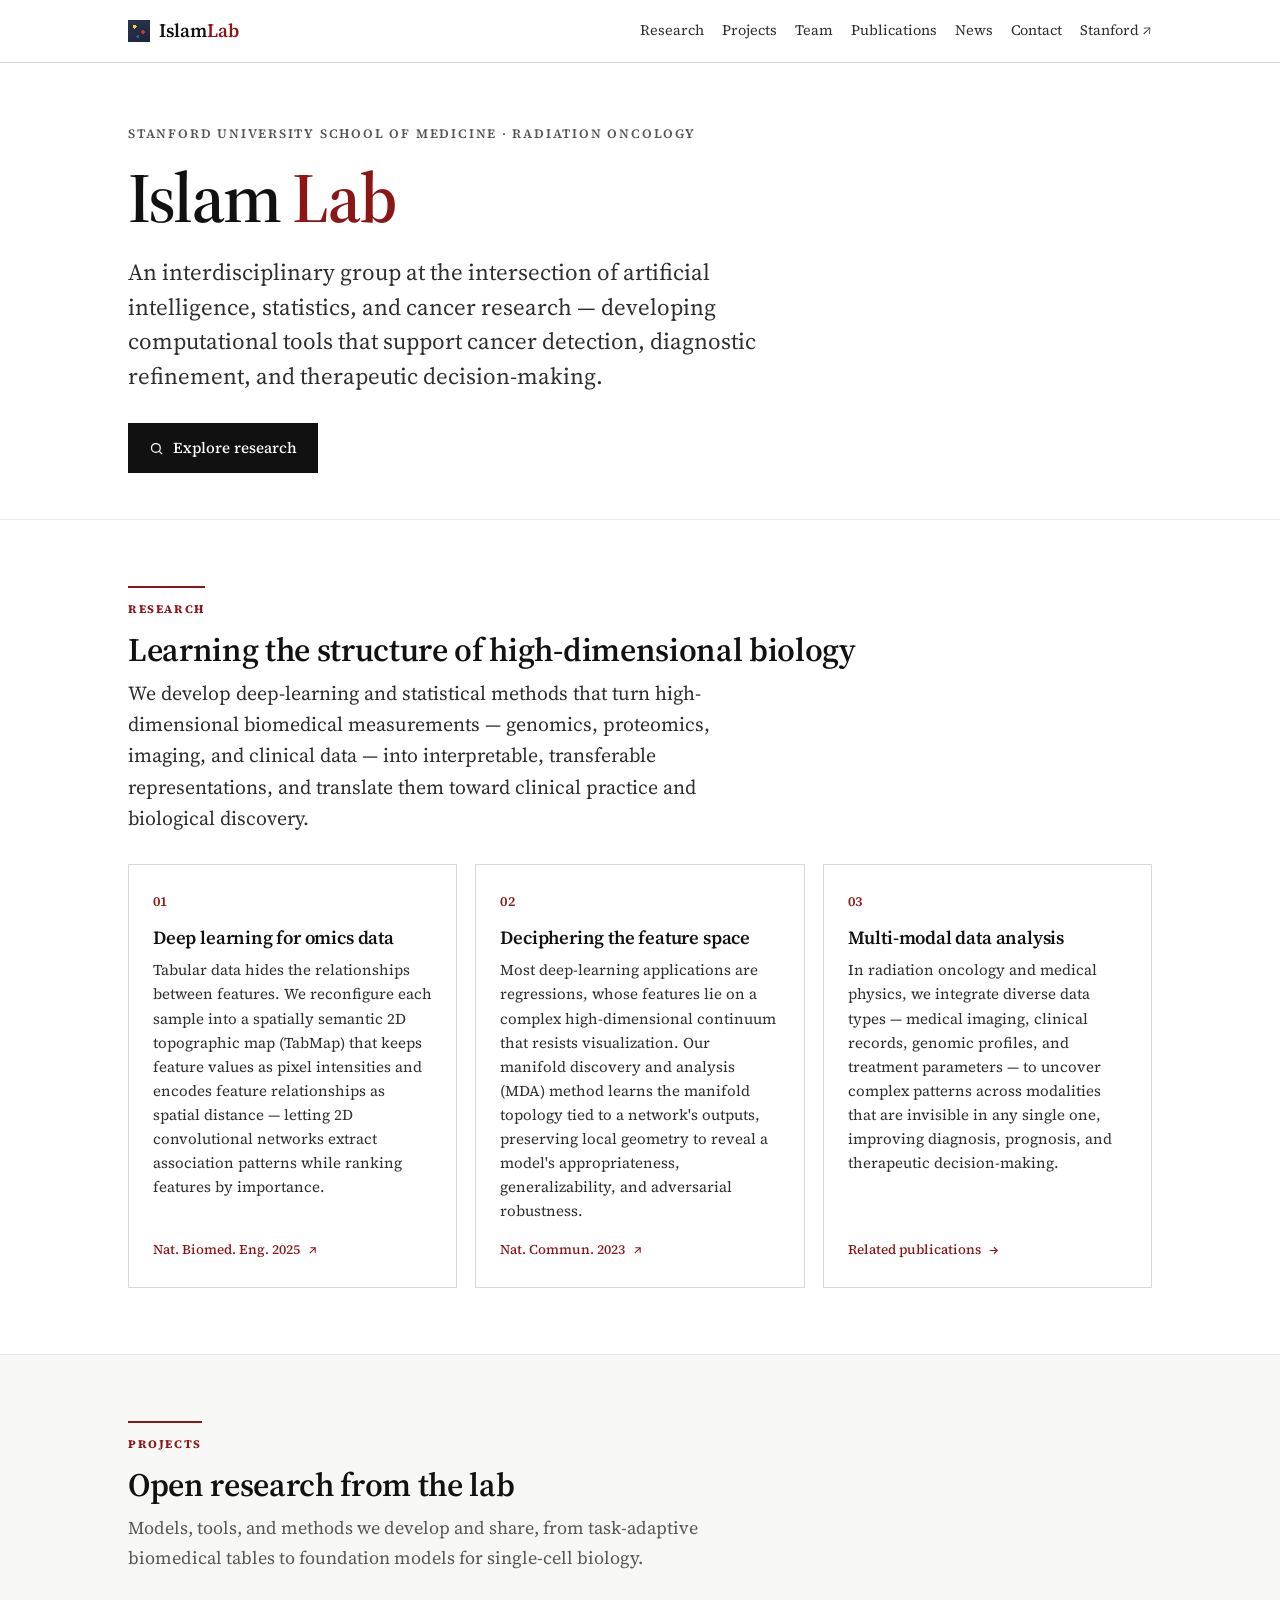
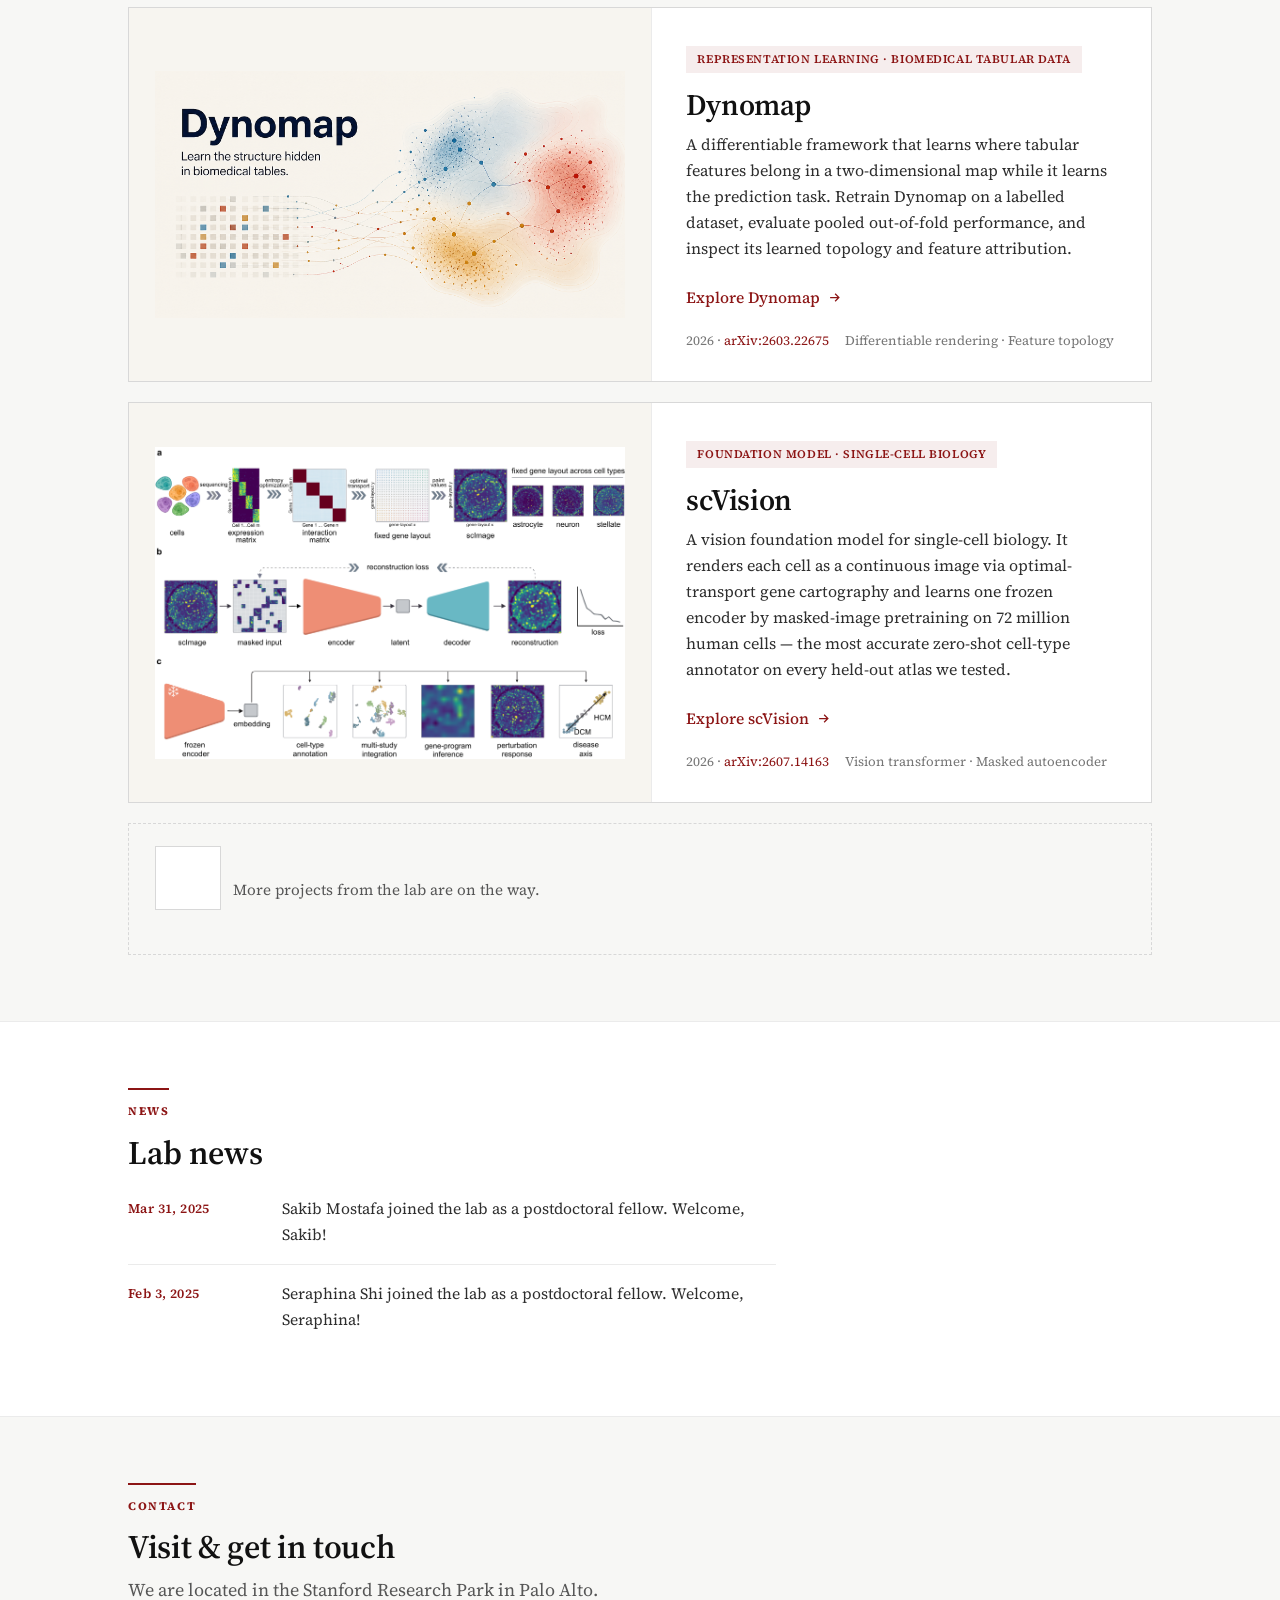
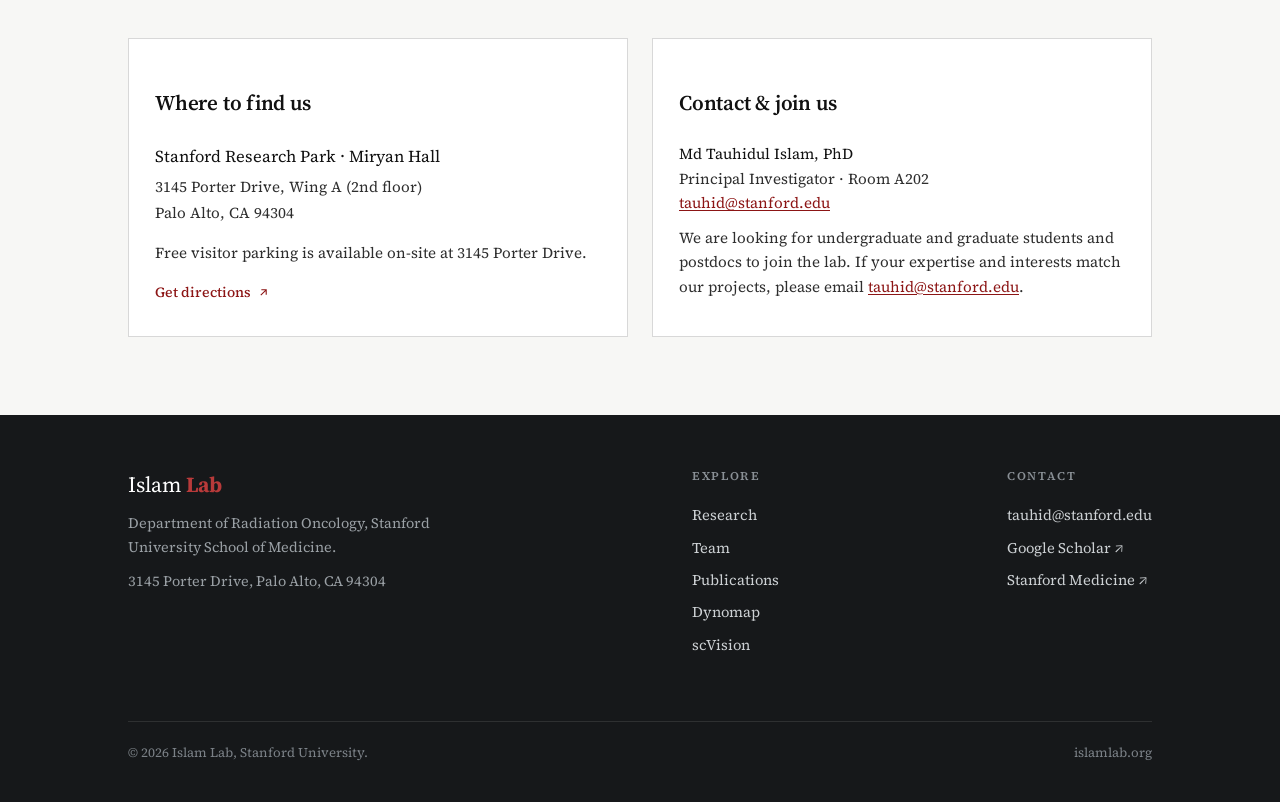
==== index.html @ 873bcbe4 "Polish Dynomap page and lab homepage" ====
<!doctype html>
<html lang="en">
<head>
<meta charset="utf-8">
<meta name="viewport" content="width=device-width, initial-scale=1">
<title>Islam Lab · Stanford University School of Medicine</title>
<meta name="description" content="The Islam Lab at Stanford University School of Medicine works at the intersection of artificial intelligence, statistics, and cancer research — building computational tools for cancer detection, diagnosis, and treatment. Explore open projects including Dynomap and scVision.">
<meta property="og:type" content="website">
<meta property="og:title" content="Islam Lab · Stanford University School of Medicine">
<meta property="og:description" content="AI, statistics, and cancer research at Stanford. Explore open research projects including Dynomap and scVision.">
<meta property="og:image" content="https://islamlab.org/assets/lab-card.png">
<meta property="og:image:width" content="1200">
<meta property="og:image:height" content="630">
<meta name="twitter:image" content="https://islamlab.org/assets/lab-card.png">
<meta property="og:url" content="https://islamlab.org">
<meta name="twitter:card" content="summary_large_image">
<link rel="canonical" href="https://islamlab.org/">
<link rel="icon" href="data:image/svg+xml,<svg xmlns='http://www.w3.org/2000/svg' viewBox='0 0 32 32'><rect width='32' height='32' rx='8' fill='%231c2436'/><circle cx='10' cy='11' r='2.4' fill='%23f2c94c'/><circle cx='21' cy='14' r='2.4' fill='%23e07a5f'/><circle cx='14' cy='21.5' r='2' fill='%234f7290'/><circle cx='23' cy='23' r='1.8' fill='%237f9d6a'/></svg>">
<link rel="preconnect" href="https://fonts.googleapis.com">
<link rel="preconnect" href="https://fonts.gstatic.com" crossorigin>
<link href="https://fonts.googleapis.com/css2?family=Source+Serif+4:opsz,wght@8..60,400;8..60,600;8..60,700&family=Source+Sans+3:wght@400;600;700&display=swap" rel="stylesheet">
<link rel="stylesheet" href="lab.css">
</head>
<body>

<nav class="nav">
  <div class="wrap">
    <a class="brand" href="/"><span class="glyph"></span>Islam<b>Lab</b></a>
    <div class="nav-links">
      <a href="#research">Research</a>
      <a href="#projects">Projects</a>
      <a href="/team/">Team</a>
      <a href="/publications/">Publications</a>
      <a href="#news">News</a>
      <a href="#contact">Contact</a>
      <a class="ext" href="https://med.stanford.edu/islam-lab.html" target="_blank" rel="noopener">Stanford&nbsp;&#8599;</a>
    </div>
  </div>
</nav>

<header class="hero">
  <div class="wrap">
    <div class="kicker">Stanford University School of Medicine &middot; Radiation Oncology</div>
    <h1>Islam <b>Lab</b></h1>
    <p class="tagline">An interdisciplinary group at the intersection of artificial intelligence, statistics, and cancer research &mdash; developing computational tools that support cancer detection, diagnostic refinement, and therapeutic decision-making.</p>
    <div class="btns">
      <a class="btn primary" href="#research">
        <svg viewBox="0 0 24 24" fill="none" stroke="currentColor" stroke-width="2"><circle cx="11" cy="11" r="7"/><path d="M21 21l-4.3-4.3"/></svg>
        Explore research
      </a>
    </div>
  </div>
</header>

<section id="research">
  <div class="wrap">
    <div class="eyebrow">Research</div>
    <h2>Learning the structure of high-dimensional biology</h2>
    <p class="lead">We develop deep-learning and statistical methods that turn high-dimensional biomedical measurements &mdash; genomics, proteomics, imaging, and clinical data &mdash; into interpretable, transferable representations, and translate them toward clinical practice and biological discovery.</p>
    <div class="cards three">
      <div class="rcard">
        <div class="ix">01</div>
        <h3>Deep learning for omics data</h3>
        <p>Tabular data hides the relationships between features. We reconfigure each sample into a spatially semantic 2D topographic map (TabMap) that keeps feature values as pixel intensities and encodes feature relationships as spatial distance &mdash; letting 2D convolutional networks extract association patterns while ranking features by importance.</p>
        <a class="rlink" href="https://doi.org/10.1038/s41551-024-01268-6" target="_blank" rel="noopener">Nat. Biomed. Eng. 2025 <svg viewBox="0 0 24 24" fill="none" stroke="currentColor" stroke-width="2"><path d="M7 17L17 7M8 7h9v9"/></svg></a>
      </div>
      <div class="rcard">
        <div class="ix">02</div>
        <h3>Deciphering the feature space</h3>
        <p>Most deep-learning applications are regressions, whose features lie on a complex high-dimensional continuum that resists visualization. Our manifold discovery and analysis (MDA) method learns the manifold topology tied to a network's outputs, preserving local geometry to reveal a model's appropriateness, generalizability, and adversarial robustness.</p>
        <a class="rlink" href="https://doi.org/10.1038/s41467-023-43958-w" target="_blank" rel="noopener">Nat. Commun. 2023 <svg viewBox="0 0 24 24" fill="none" stroke="currentColor" stroke-width="2"><path d="M7 17L17 7M8 7h9v9"/></svg></a>
      </div>
      <div class="rcard">
        <div class="ix">03</div>
        <h3>Multi-modal data analysis</h3>
        <p>In radiation oncology and medical physics, we integrate diverse data types &mdash; medical imaging, clinical records, genomic profiles, and treatment parameters &mdash; to uncover complex patterns across modalities that are invisible in any single one, improving diagnosis, prognosis, and therapeutic decision-making.</p>
        <a class="rlink" href="/publications/">Related publications <svg viewBox="0 0 24 24" fill="none" stroke="currentColor" stroke-width="2"><path d="M5 12h14M13 6l6 6-6 6"/></svg></a>
      </div>
    </div>
  </div>
</section>

<section id="projects" class="alt">
  <div class="wrap">
    <div class="eyebrow">Projects</div>
    <h2>Open research from the lab</h2>
    <p class="sub">Models, tools, and methods we develop and share, from task-adaptive biomedical tables to foundation models for single-cell biology.</p>

    <article class="project">
      <div class="thumb"><a href="/dynomap/"><img src="dynomap/assets/og.png" alt="Dynomap cover: biomedical tables flowing into a learned spatial feature map."></a></div>
      <div class="body">
        <span class="ptag">Representation learning &middot; Biomedical tabular data</span>
        <h3>Dynomap</h3>
        <p>A differentiable framework that learns where tabular features belong in a two-dimensional map while it learns the prediction task. Retrain Dynomap on a labelled dataset, evaluate pooled out-of-fold performance, and inspect its learned topology and feature attribution.</p>
        <a class="plink" href="/dynomap/">Explore Dynomap <svg width="15" height="15" viewBox="0 0 24 24" fill="none" stroke="currentColor" stroke-width="2"><path d="M5 12h14M13 6l6 6-6 6"/></svg></a>
        <div class="meta"><span>2026 &middot; <a href="https://arxiv.org/abs/2603.22675" target="_blank" rel="noopener">arXiv:2603.22675</a></span><span>Differentiable rendering &middot; Feature topology</span></div>
      </div>
    </article>

    <article class="project">
      <div class="thumb"><a href="/scvision/"><img src="scvision/assets/fig1.png" alt="scVision overview: cells rendered as continuous images, a masked-autoencoder vision transformer, and the downstream tasks its frozen encoder supports."></a></div>
      <div class="body">
        <span class="ptag">Foundation model &middot; Single-cell biology</span>
        <h3>scVision</h3>
        <p>A vision foundation model for single-cell biology. It renders each cell as a continuous image via optimal-transport gene cartography and learns one frozen encoder by masked-image pretraining on 72 million human cells &mdash; the most accurate zero-shot cell-type annotator on every held-out atlas we tested.</p>
        <a class="plink" href="/scvision/">Explore scVision <svg width="15" height="15" viewBox="0 0 24 24" fill="none" stroke="currentColor" stroke-width="2"><path d="M5 12h14M13 6l6 6-6 6"/></svg></a>
        <div class="meta"><span>2026 &middot; <a href="https://arxiv.org/abs/2607.14163" target="_blank" rel="noopener">arXiv:2607.14163</a></span><span>Vision transformer &middot; Masked autoencoder</span></div>
      </div>
    </article>

    <div class="soon"><span class="dot"></span>More projects from the lab are on the way.</div>
  </div>
</section>

<section id="news">
  <div class="wrap">
    <div class="eyebrow">News</div>
    <h2>Lab news</h2>
    <div class="news">
      <div class="newsitem">
        <div class="date">Mar 31, 2025</div>
        <p class="what">Sakib Mostafa joined the lab as a postdoctoral fellow. Welcome, Sakib!</p>
      </div>
      <div class="newsitem">
        <div class="date">Feb 3, 2025</div>
        <p class="what">Seraphina Shi joined the lab as a postdoctoral fellow. Welcome, Seraphina!</p>
      </div>
    </div>
  </div>
</section>

<section id="contact" class="alt">
  <div class="wrap">
    <div class="eyebrow">Contact</div>
    <h2>Visit &amp; get in touch</h2>
    <p class="sub">We are located in the Stanford Research Park in Palo Alto.</p>
    <div class="cgrid">
      <div class="cbox">
        <h3>Where to find us</h3>
        <address class="addr">
          <span class="big">Stanford Research Park &middot; Miryan Hall</span>
          3145 Porter Drive, Wing A (2nd floor)<br>
          Palo Alto, CA 94304
        </address>
        <p>Free visitor parking is available on-site at 3145 Porter Drive.</p>
        <a class="dir" href="https://www.google.com/maps/search/?api=1&amp;query=3145+Porter+Drive+Palo+Alto+CA+94304" target="_blank" rel="noopener">Get directions <svg viewBox="0 0 24 24" fill="none" stroke="currentColor" stroke-width="2"><path d="M7 17L17 7M8 7h9v9"/></svg></a>
      </div>
      <div class="cbox">
        <h3>Contact &amp; join us</h3>
        <p><span class="big" style="font-family:var(--serif);color:var(--ink)">Md Tauhidul Islam, PhD</span><br>Principal Investigator &middot; Room A202<br><a href="mailto:tauhid@stanford.edu">tauhid@stanford.edu</a></p>
        <p>We are looking for undergraduate and graduate students and postdocs to join the lab. If your expertise and interests match our projects, please email <a href="mailto:tauhid@stanford.edu">tauhid@stanford.edu</a>.</p>
      </div>
    </div>
  </div>
</section>

<footer>
  <div class="wrap">
    <div class="lab">
      <div class="b">Islam <b>Lab</b></div>
      <p>Department of Radiation Oncology, Stanford University School of Medicine.</p>
      <p>3145 Porter Drive, Palo Alto, CA 94304</p>
    </div>
    <div class="col">
      <h4>Explore</h4>
      <a href="#research">Research</a>
      <a href="/team/">Team</a>
      <a href="/publications/">Publications</a>
      <a href="/dynomap/">Dynomap</a>
      <a href="/scvision/">scVision</a>
    </div>
    <div class="col">
      <h4>Contact</h4>
      <a href="mailto:tauhid@stanford.edu">tauhid@stanford.edu</a>
      <a href="https://scholar.google.com/citations?user=32UZde4AAAAJ&amp;hl=en" target="_blank" rel="noopener">Google Scholar &#8599;</a>
      <a href="https://med.stanford.edu/islam-lab.html" target="_blank" rel="noopener">Stanford Medicine &#8599;</a>
    </div>
    <div class="fine">
      <span>&copy; 2026 Islam Lab, Stanford University.</span>
      <span>islamlab.org</span>
    </div>
  </div>
</footer>

</body>
</html>
---- lab.css ----
/* ============================================================================
   Islam Lab — islamlab.org  ·  shared styles for home, team, publications
   Nature-journal aesthetic: Spectral serif, Inter sans, coral accent.
   ========================================================================== */
:root{
  --ink:#111111; --ink-soft:#2e2e2e; --muted:#565656; --faint:#767676;
  --line:#d8d8d8; --line-soft:#ebebeb; --paper:#ffffff; --paper-2:#f7f7f5;
  --accent:#8c1515; --accent-2:#b83a3a; --accent-tint:#f6eded; --blue:#35618f; --green:#3f6b3f;
  --serif:'Source Serif 4','Source Serif Pro',Charter,Georgia,serif; --sans:'Source Sans 3','Source Sans Pro',-apple-system,'Segoe UI',Helvetica,sans-serif;
  --maxw:1080px; --radius:0; --shadow:none;
}
*{box-sizing:border-box}
html{scroll-behavior:smooth;scroll-padding-top:78px}
body{margin:0;background:var(--paper);color:var(--ink);font-family:var(--serif);font-size:18px;line-height:1.66;-webkit-font-smoothing:antialiased;text-rendering:optimizeLegibility}
img{max-width:100%;display:block}
a{color:var(--accent);text-decoration:none}
.prose a,p a,li a,.addr a,.what a,.rcard p a{text-decoration:underline;text-underline-offset:2px;text-decoration-thickness:.5px}
.btn,.brand,.nav-links a,.plink,.rlink,.dir,.col a{text-decoration:none}
a:hover{text-decoration:underline;text-underline-offset:2px}
::selection{background:var(--accent-tint);color:var(--accent)}
.wrap{max-width:var(--maxw);margin:0 auto;padding:0 28px}
h1,h2,h3,.serif{font-family:var(--serif);font-weight:600;letter-spacing:-.01em;color:var(--ink)}
h2{font-size:clamp(1.55rem,3.1vw,2.05rem);line-height:1.18;margin:0 0 .25em}
p{margin:0 0 1.05em}
.eyebrow{font-size:.72rem;font-weight:700;letter-spacing:.14em;text-transform:uppercase;color:var(--accent);margin:0 0 12px;padding-top:12px;border-top:2px solid var(--accent);display:inline-block}
.eyebrow::before{content:none}

.nav{position:sticky;top:0;z-index:50;background:rgba(255,255,255,.82);backdrop-filter:saturate(1.4) blur(10px);border-bottom:1px solid var(--line)}
.nav .wrap{display:flex;align-items:center;height:62px;gap:22px}
.brand .glyph{margin-right:9px}
.brand{display:flex;align-items:center;gap:0;font-family:var(--serif);font-weight:600;font-size:1.18rem;color:var(--ink)}
.brand:hover{text-decoration:none}
.brand .glyph{width:22px;height:22px;border-radius:0;background:radial-gradient(circle at 30% 30%,#f2c94c 0 2px,transparent 2px),radial-gradient(circle at 68% 55%,var(--accent-2) 0 2px,transparent 2px),radial-gradient(circle at 45% 74%,var(--blue) 0 1.6px,transparent 1.6px),linear-gradient(150deg,#2a3550,#1c2436)}
.brand b{color:var(--accent);font-weight:600}
.nav-links{display:flex;gap:18px;margin-left:auto;align-items:center;font-size:.9rem}
.nav-links a{color:var(--ink-soft)}
.nav-links a:hover{color:var(--accent);text-decoration:none}
.nav-links a.active{color:var(--accent)}
@media(max-width:860px){.nav-links a:not(.ext){display:none}}

.hero{padding:60px 0 46px;border-top:none;background:var(--paper)}
.hero .kicker{font-size:.8rem;font-weight:600;letter-spacing:.14em;text-transform:uppercase;color:var(--muted);margin-bottom:18px}
.hero h1{font-size:clamp(2.6rem,6.5vw,4.4rem);line-height:1.02;letter-spacing:-.025em;margin:0 0 .3em}
.hero h1 b{color:var(--accent);font-weight:600}
.hero .tagline{font-family:var(--serif);font-size:clamp(1.15rem,2.3vw,1.44rem);font-weight:400;color:var(--ink-soft);max-width:64ch;line-height:1.5;margin:0 0 30px}

/* lighter header for sub-pages (team, publications) */
.pagehead{padding:66px 0 30px;background:radial-gradient(900px 300px at 82% -25%,rgba(224,122,95,.09),transparent 60%),radial-gradient(600px 240px at 4% 0%,rgba(79,114,144,.06),transparent 62%),var(--paper)}
.pagehead .kicker{font-size:.8rem;font-weight:600;letter-spacing:.14em;text-transform:uppercase;color:var(--muted);margin-bottom:14px}
.pagehead h1{font-family:var(--serif);font-weight:600;font-size:clamp(2.1rem,4.6vw,3.1rem);line-height:1.04;letter-spacing:-.022em;margin:0 0 .28em}
.pagehead h1 b{color:var(--accent);font-weight:600}
.pagehead p{font-family:var(--serif);font-size:clamp(1.1rem,2vw,1.28rem);font-weight:400;color:var(--ink-soft);max-width:62ch;line-height:1.5;margin:0}

.btns{display:flex;flex-wrap:wrap;gap:12px}
.btn{font-size:.95rem;font-weight:500;display:inline-flex;align-items:center;gap:9px;padding:11px 20px;border-radius:0;border:1px solid var(--ink);color:var(--ink);transition:.16s}
.btn:hover{text-decoration:none;transform:translateY(-1px)}
.btn.primary{background:var(--ink);color:#fff;border-color:var(--ink)}
.btn.primary:hover{background:#000}
.btn.ghost{border-color:var(--line);color:var(--ink-soft)}
.btn.ghost:hover{border-color:var(--ink);color:var(--ink)}
.btn svg{width:15px;height:15px}

section{padding:66px 0;border-top:1px solid var(--line-soft)}
section.alt{background:var(--paper-2)}
.sub{color:var(--muted);max-width:64ch;margin:0 0 34px}
.lead{font-family:var(--serif);font-size:1.24rem;line-height:1.58;color:var(--ink-soft);font-weight:400;max-width:64ch;margin:0 0 30px}

/* research theme cards */
.cards{display:grid;gap:18px}
.cards.three{grid-template-columns:repeat(3,1fr)}
@media(max-width:840px){.cards.three{grid-template-columns:1fr}}
.rcard{border:1px solid var(--line);border-radius:0;background:var(--paper);padding:26px 24px;display:flex;flex-direction:column}
.rcard .ix{font-family:var(--serif);font-size:.85rem;color:var(--accent);font-weight:600;margin-bottom:12px;letter-spacing:.03em}
.rcard h3{font-size:1.16rem;line-height:1.25;margin:0 0 .5em}
.rcard p{font-size:.94rem;color:var(--ink-soft);line-height:1.6;margin:0 0 16px}
.rcard .rlink{margin-top:auto;font-size:.84rem;font-weight:500;color:var(--accent);display:inline-flex;align-items:center;gap:6px}
.rcard .rlink svg{width:13px;height:13px}

/* project card */
.project{display:grid;grid-template-columns:1.05fr 1fr;gap:0;border:1px solid var(--line);border-radius:0;overflow:hidden;background:var(--paper)}
.project+.project{margin-top:20px}
.project .thumb{display:flex;align-items:center;justify-content:center;padding:26px;border-right:1px solid var(--line-soft);background:#f7f5f0;min-height:320px}
.project .thumb a{display:block;width:100%}
.project .thumb img{display:block;width:100%;height:auto;border-radius:0}
.project .body{padding:34px 34px 30px}
.project .ptag{display:inline-block;font-size:.72rem;font-weight:600;letter-spacing:.05em;text-transform:uppercase;color:var(--accent);background:var(--accent-tint);padding:4px 11px;border-radius:0;margin-bottom:16px}
.project h3{font-size:1.85rem;line-height:1.1;margin:0 0 .35em}
.project p{color:var(--ink-soft);font-size:1rem;line-height:1.62;margin:0 0 20px}
.project .plink{font-weight:500;font-size:.98rem;display:inline-flex;align-items:center;gap:7px}
.project .meta{margin-top:18px;font-size:.82rem;color:var(--faint);display:flex;gap:16px;flex-wrap:wrap}
@media(max-width:760px){.project{grid-template-columns:1fr}.project .thumb{border-right:none;border-bottom:1px solid var(--line-soft);min-height:0}}
.soon{margin-top:20px;border:1px dashed var(--line);border-radius:0;padding:22px 26px;color:var(--muted);font-size:.95rem;display:flex;align-items:center;gap:12px}
.soon .dot{width:9px;height:9px;border-radius:50%;background:var(--accent-2);flex:none;height:64px;border-radius:50%;display:flex;align-items:center;justify-content:center;font-family:var(--serif);font-weight:600;color:#fff;font-size:1.3rem;flex:none;letter-spacing:.02em;grid-template-columns:auto 1fr;gap:26px;align-items:start;border:1px solid var(--line);border-radius:0;background:var(--paper);padding:30px 32px;margin-bottom:22px}
.pi .avatar{width:88px;height:88px;font-size:1.75rem}
.pi h3{font-size:1.42rem;margin:0 0 3px}
.pi .role{color:var(--muted);font-size:.92rem;margin:0 0 13px}
.pi p{font-size:.97rem;color:var(--ink-soft);margin:0 0 15px;max-width:66ch;line-height:1.62}
.pi .links{display:flex;gap:18px;font-size:.88rem;flex-wrap:wrap;align-items:center}
.pi .links a{display:inline-flex;align-items:center;gap:6px;font-weight:500}
.pi .links svg{width:14px;height:14px}
.people{display:grid;grid-template-columns:repeat(2,1fr);gap:18px}
.person{display:grid;grid-template-columns:auto 1fr;gap:18px;border:1px solid var(--line);border-radius:0;background:var(--paper);padding:22px 22px;align-items:start}
.person .avatar{width:54px;height:54px;font-size:1.1rem}
.person h4{font-family:var(--serif);font-weight:600;font-size:1.06rem;margin:0 0 2px;color:var(--ink);letter-spacing:-.01em}
.person .role{color:var(--accent);font-size:.79rem;font-weight:600;margin:0 0 9px;letter-spacing:.02em;text-transform:uppercase}
.person p{font-size:.875rem;color:var(--ink-soft);line-height:1.55;margin:0}
@media(max-width:760px){.people{grid-template-columns:1fr}.pi{grid-template-columns:1fr}.pi .avatar{width:70px;height:70px;font-size:1.5rem}}
.teamfoot{margin-top:24px;font-size:.9rem;color:var(--muted);display:flex;gap:22px;flex-wrap:wrap}

/* publications */
.pub{border-top:1px solid var(--line-soft);padding:17px 0;display:grid;grid-template-columns:56px 1fr;gap:22px;align-items:baseline}
.pub:first-child{border-top:none;padding-top:2px}
.pub .yr{font-family:var(--serif);font-weight:600;color:var(--faint);font-size:.95rem;font-variant-numeric:tabular-nums}
.pub .cite{font-size:.95rem;color:var(--ink-soft);line-height:1.58}
.pub .cite .ti{font-family:var(--serif);color:var(--ink);font-weight:500}
.pub .cite b{color:var(--ink);font-weight:600}
.pub .cite .venue{color:var(--muted)}
.pub .cite a.doi{font-weight:500;white-space:nowrap}
.pubfoot{margin-top:28px}
@media(max-width:560px){.pub{grid-template-columns:1fr;gap:3px}.pub .yr{font-size:.82rem;color:var(--accent)}}

/* news */
.news{max-width:72ch}
.newsitem{display:grid;grid-template-columns:132px 1fr;gap:22px;padding:16px 0;border-top:1px solid var(--line-soft)}
.newsitem:first-child{border-top:none}
.newsitem .date{font-size:.82rem;color:var(--accent);font-weight:600;letter-spacing:.03em;white-space:nowrap;padding-top:2px}
.newsitem .what{font-size:.98rem;color:var(--ink-soft);margin:0}
@media(max-width:560px){.newsitem{grid-template-columns:1fr;gap:4px}}

/* contact */
.cgrid{display:grid;grid-template-columns:1fr 1fr;gap:24px}
@media(max-width:760px){.cgrid{grid-template-columns:1fr}}
.cbox{border:1px solid var(--line);border-radius:0;background:var(--paper);padding:26px 26px;margin:0 0 12px}
.cbox p{font-size:.95rem;color:var(--ink-soft);margin:0 0 .7em;line-height:1.6}
.cbox .addr{font-style:normal;color:var(--ink-soft);font-size:.95rem;line-height:1.75;margin:0 0 14px}
.cbox .addr .big{font-family:var(--serif);font-size:1.04rem;color:var(--ink);display:block;margin-bottom:2px}
.cbox a.dir{font-size:.88rem;font-weight:500;display:inline-flex;align-items:center;gap:6px}
.cbox a.dir svg{width:13px;height:13px}

footer{background:#16181a;color:#cdd1d4;padding:52px 0 38px}
footer .wrap{display:flex;flex-wrap:wrap;gap:30px 60px;justify-content:space-between}
footer .lab .b{font-family:var(--serif);font-size:1.35rem;color:#fff;margin-bottom:10px}
footer .lab .b b{color:var(--accent-2)}
footer .lab p{max-width:42ch;font-size:.9rem;color:#9aa0a5;margin:0 0 .7em}
footer a{color:#e6b2a3}
footer .col h4{font-size:.74rem;letter-spacing:.14em;text-transform:uppercase;color:#8a9096;margin:0 0 13px;font-weight:600}
footer .col a{display:block;color:#cdd1d4;font-size:.92rem;padding:4px 0}
footer .col a:hover{color:#fff;text-decoration:none}
footer .fine{width:100%;border-top:1px solid rgba(255,255,255,.1);margin-top:30px;padding-top:20px;font-size:.82rem;color:#7b8187;display:flex;flex-wrap:wrap;gap:10px 24px;justify-content:space-between}
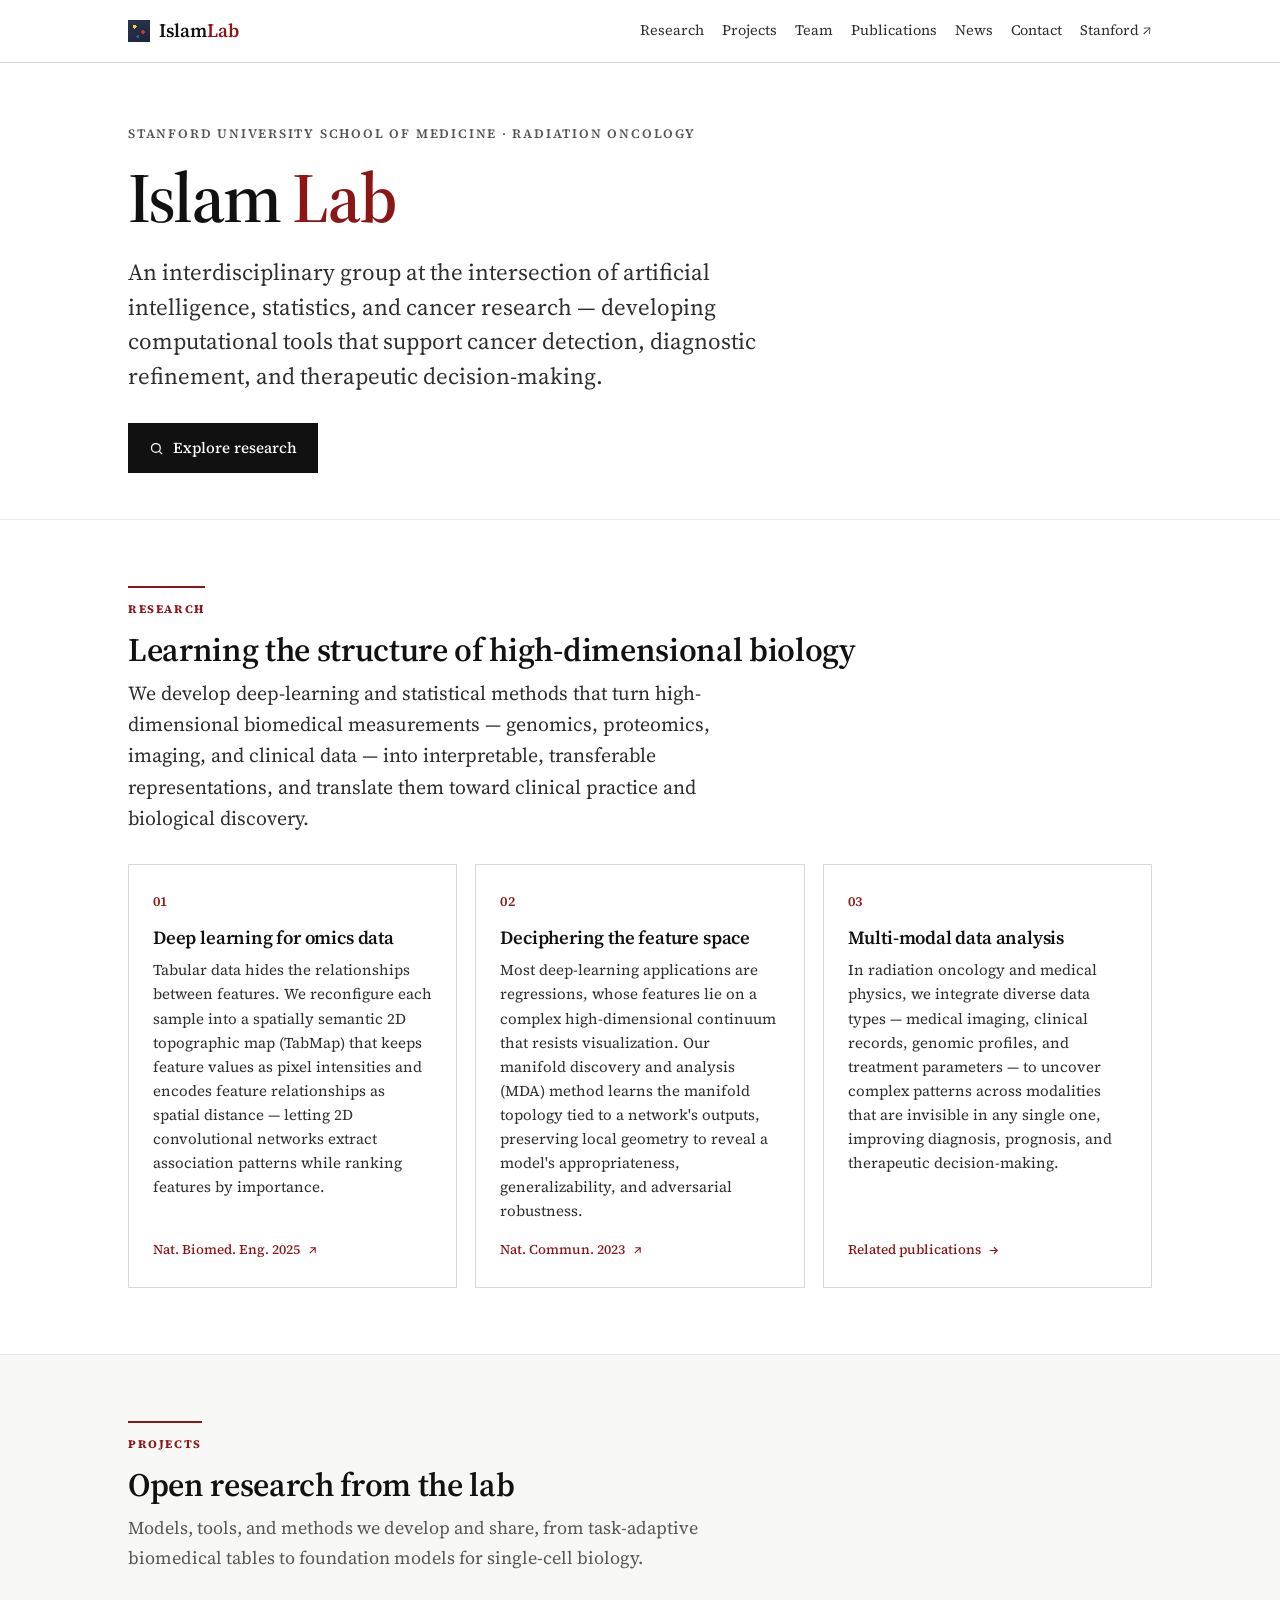
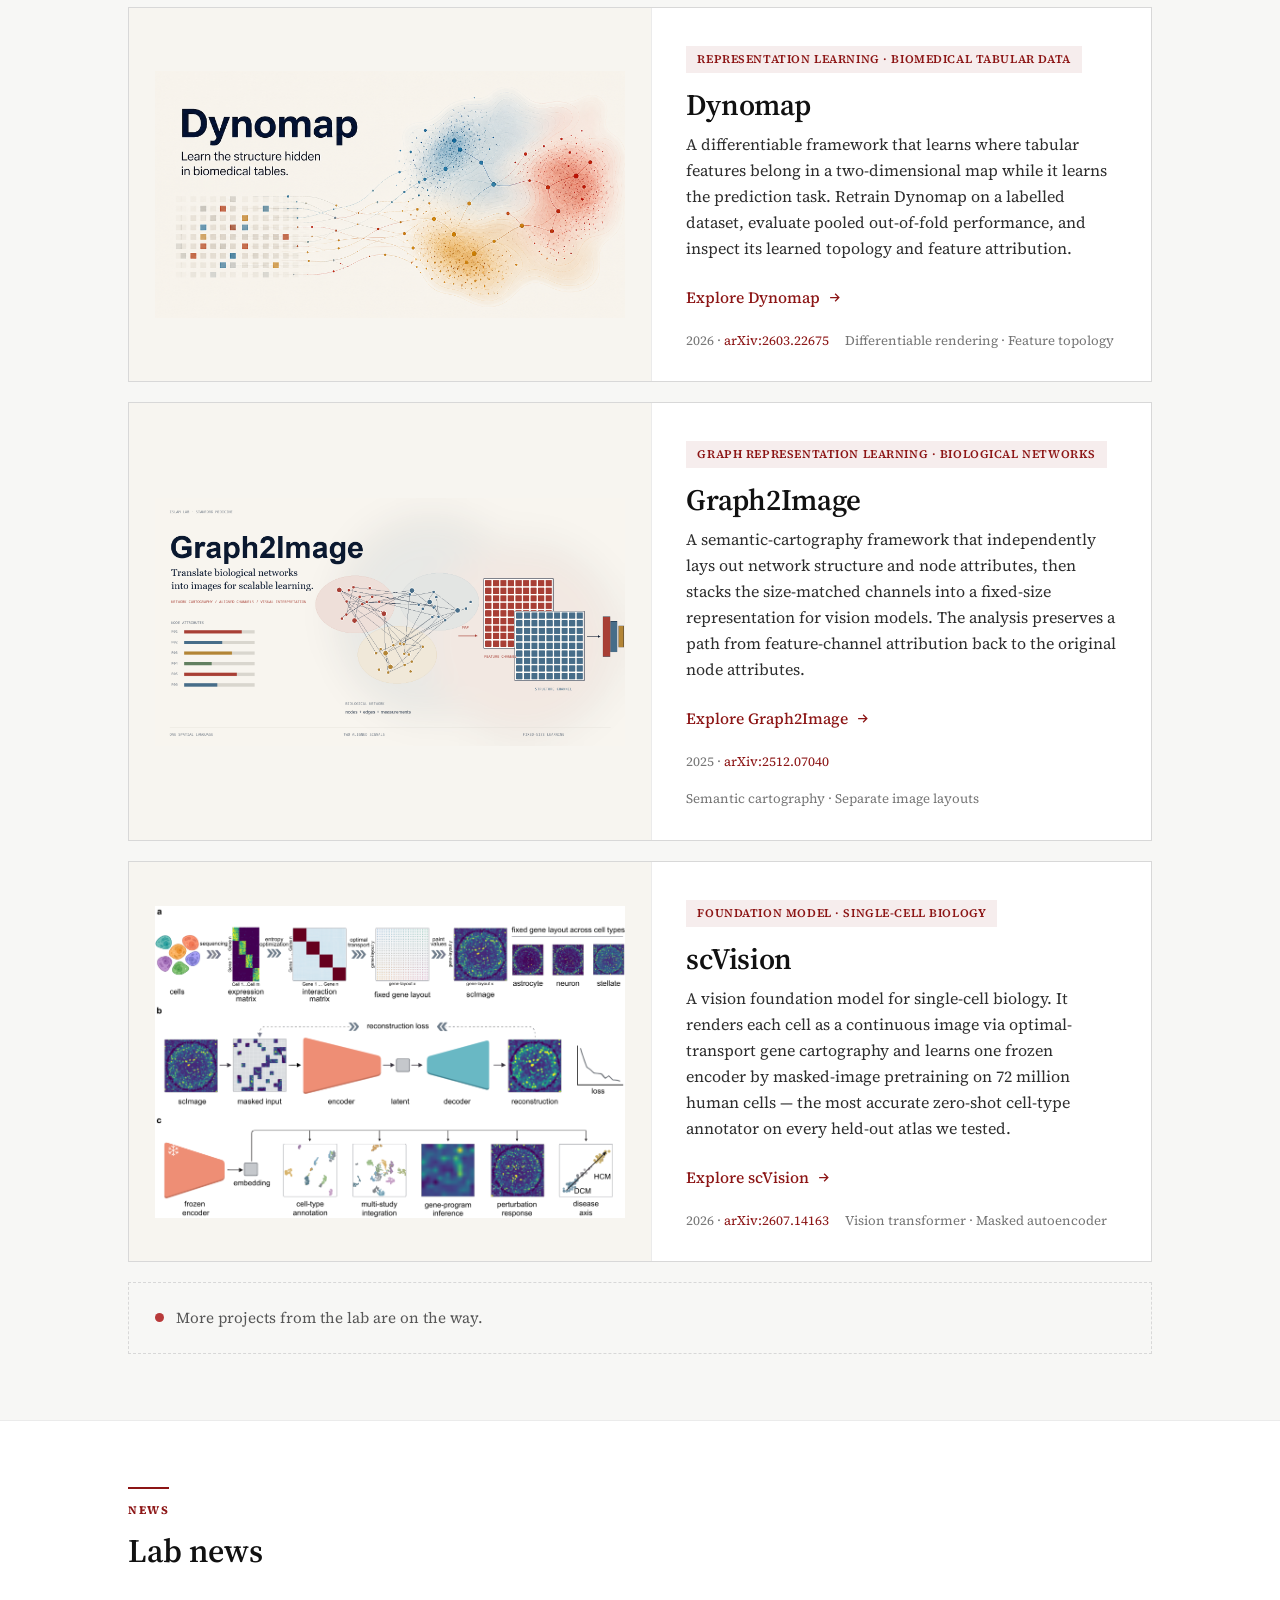
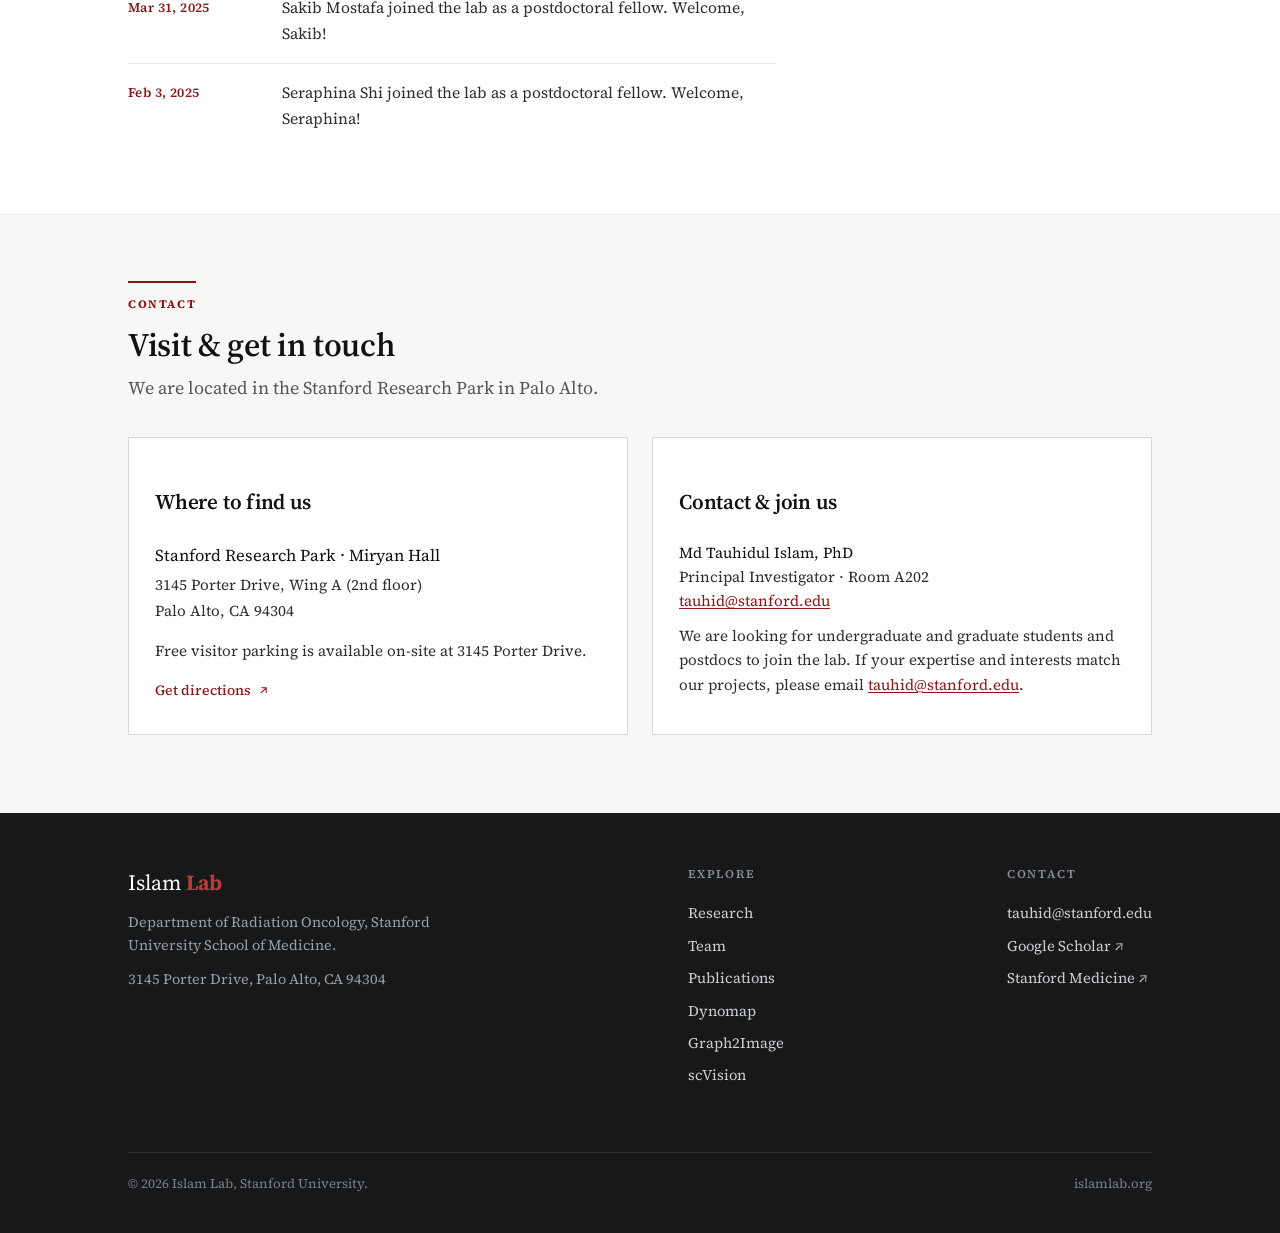
==== commit da110324: "Add Graph2Image project and analysis entry point" ====
--- a/index.html
+++ b/index.html
@@ -98,6 +98,17 @@
     </article>
 
     <article class="project">
+      <div class="thumb"><a href="/graph2image/"><img src="assets/graph2image-cover.png" alt="Graph2Image cover: a biological network transformed into separate, size-matched feature and structure image channels."></a></div>
+      <div class="body">
+        <span class="ptag">Graph representation learning &middot; Biological networks</span>
+        <h3>Graph2Image</h3>
+        <p>A semantic-cartography framework that independently lays out network structure and node attributes, then stacks the size-matched channels into a fixed-size representation for vision models. The analysis preserves a path from feature-channel attribution back to the original node attributes.</p>
+        <a class="plink" href="/graph2image/">Explore Graph2Image <svg width="15" height="15" viewBox="0 0 24 24" fill="none" stroke="currentColor" stroke-width="2"><path d="M5 12h14M13 6l6 6-6 6"/></svg></a>
+        <div class="meta"><span>2025 &middot; <a href="https://arxiv.org/abs/2512.07040" target="_blank" rel="noopener">arXiv:2512.07040</a></span><span>Semantic cartography &middot; Separate image layouts</span></div>
+      </div>
+    </article>
+
+    <article class="project">
       <div class="thumb"><a href="/scvision/"><img src="scvision/assets/fig1.png" alt="scVision overview: cells rendered as continuous images, a masked-autoencoder vision transformer, and the downstream tasks its frozen encoder supports."></a></div>
       <div class="body">
         <span class="ptag">Foundation model &middot; Single-cell biology</span>
@@ -167,6 +178,7 @@
       <a href="/team/">Team</a>
       <a href="/publications/">Publications</a>
       <a href="/dynomap/">Dynomap</a>
+      <a href="/graph2image/">Graph2Image</a>
       <a href="/scvision/">scVision</a>
     </div>
     <div class="col">
--- a/lab.css
+++ b/lab.css
@@ -90,7 +90,7 @@
 .project .meta{margin-top:18px;font-size:.82rem;color:var(--faint);display:flex;gap:16px;flex-wrap:wrap}
 @media(max-width:760px){.project{grid-template-columns:1fr}.project .thumb{border-right:none;border-bottom:1px solid var(--line-soft);min-height:0}}
 .soon{margin-top:20px;border:1px dashed var(--line);border-radius:0;padding:22px 26px;color:var(--muted);font-size:.95rem;display:flex;align-items:center;gap:12px}
-.soon .dot{width:9px;height:9px;border-radius:50%;background:var(--accent-2);flex:none;height:64px;border-radius:50%;display:flex;align-items:center;justify-content:center;font-family:var(--serif);font-weight:600;color:#fff;font-size:1.3rem;flex:none;letter-spacing:.02em;grid-template-columns:auto 1fr;gap:26px;align-items:start;border:1px solid var(--line);border-radius:0;background:var(--paper);padding:30px 32px;margin-bottom:22px}
+.soon .dot{width:9px;height:9px;border-radius:50%;background:var(--accent-2);flex:none}
 .pi .avatar{width:88px;height:88px;font-size:1.75rem}
 .pi h3{font-size:1.42rem;margin:0 0 3px}
 .pi .role{color:var(--muted);font-size:.92rem;margin:0 0 13px}
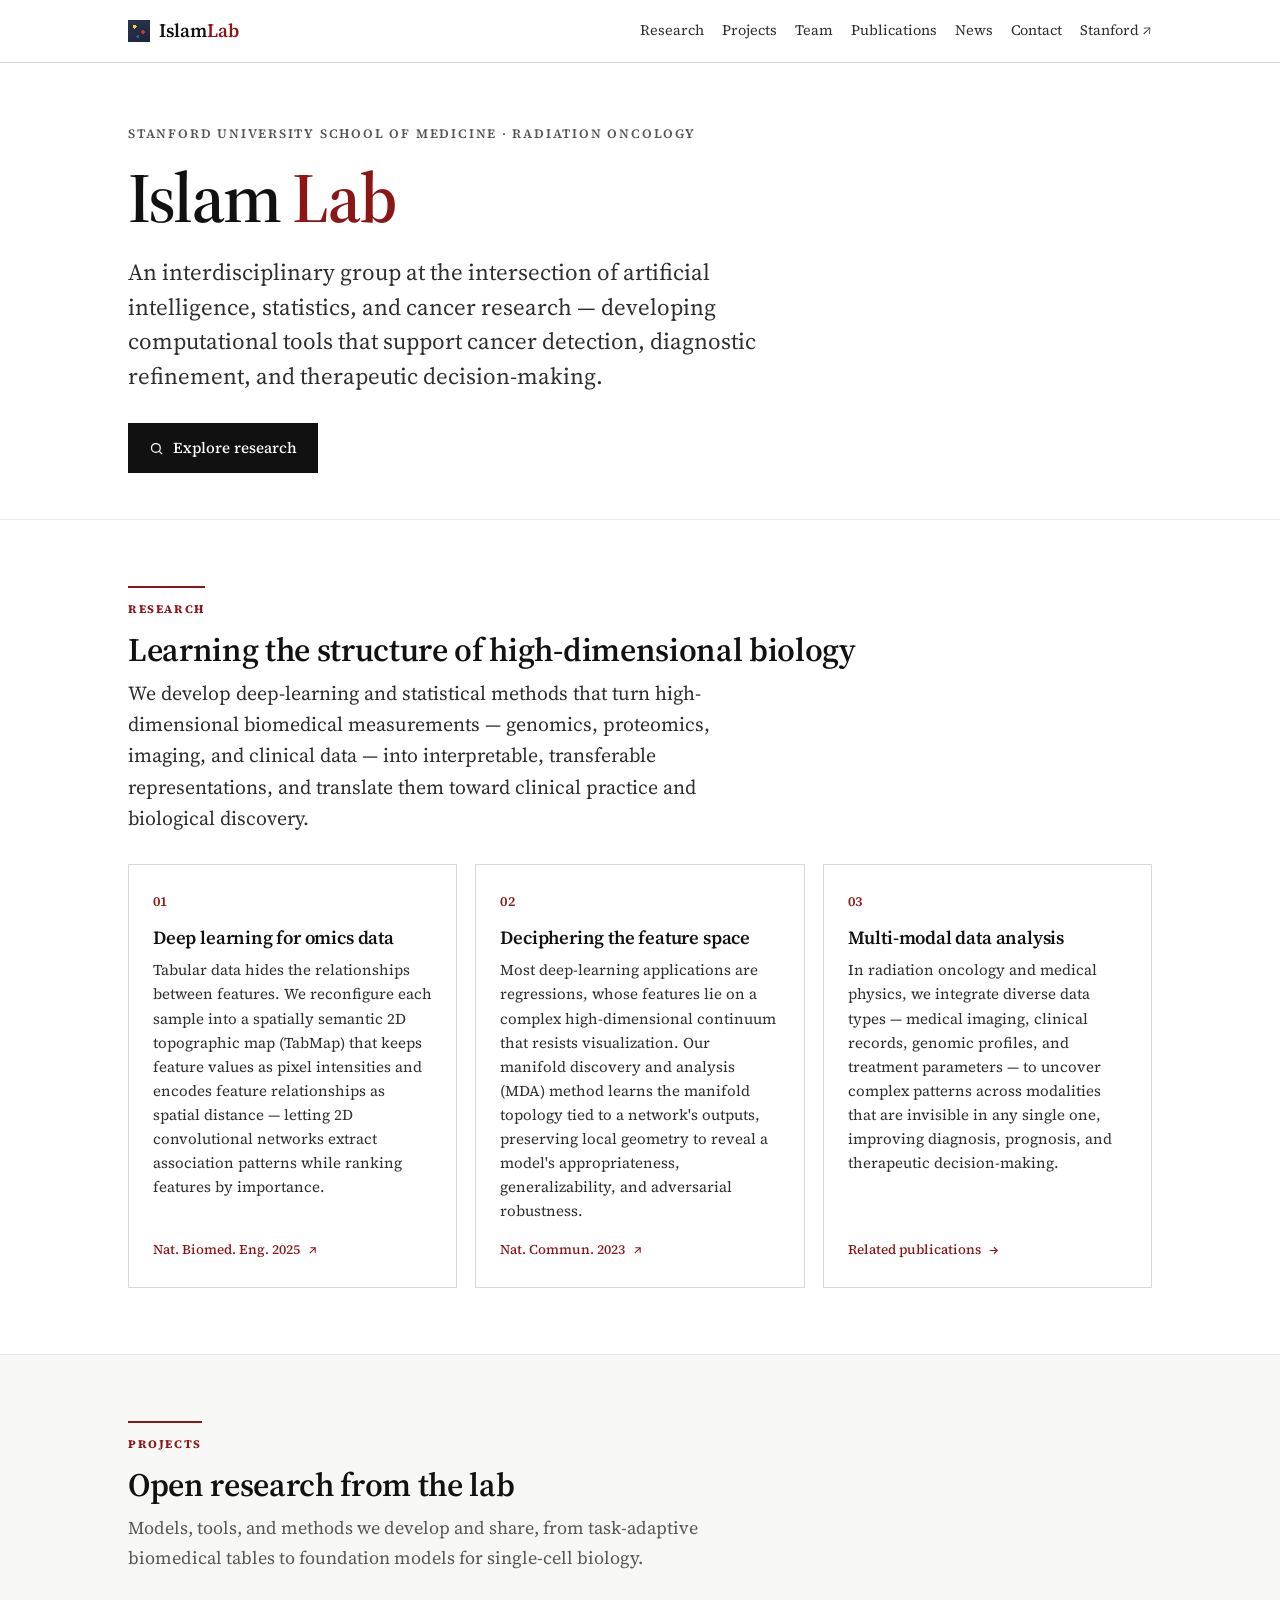
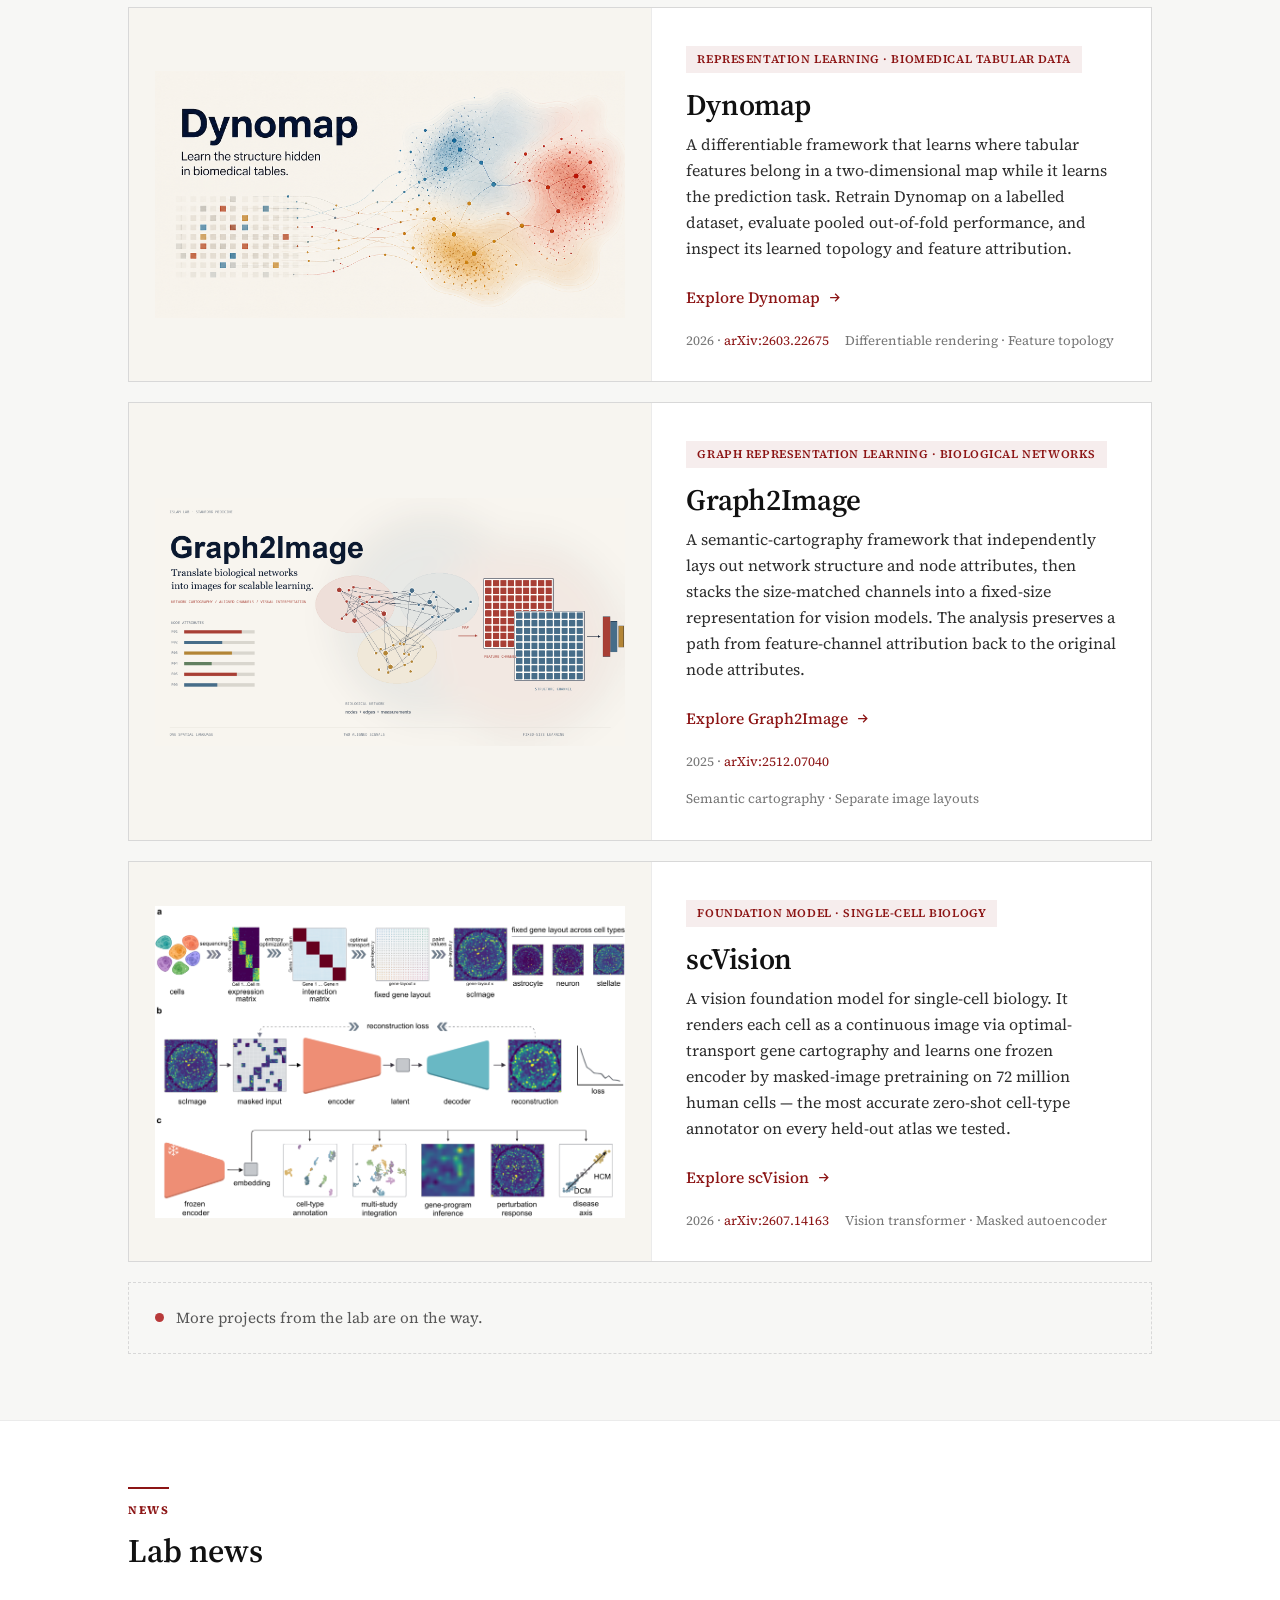
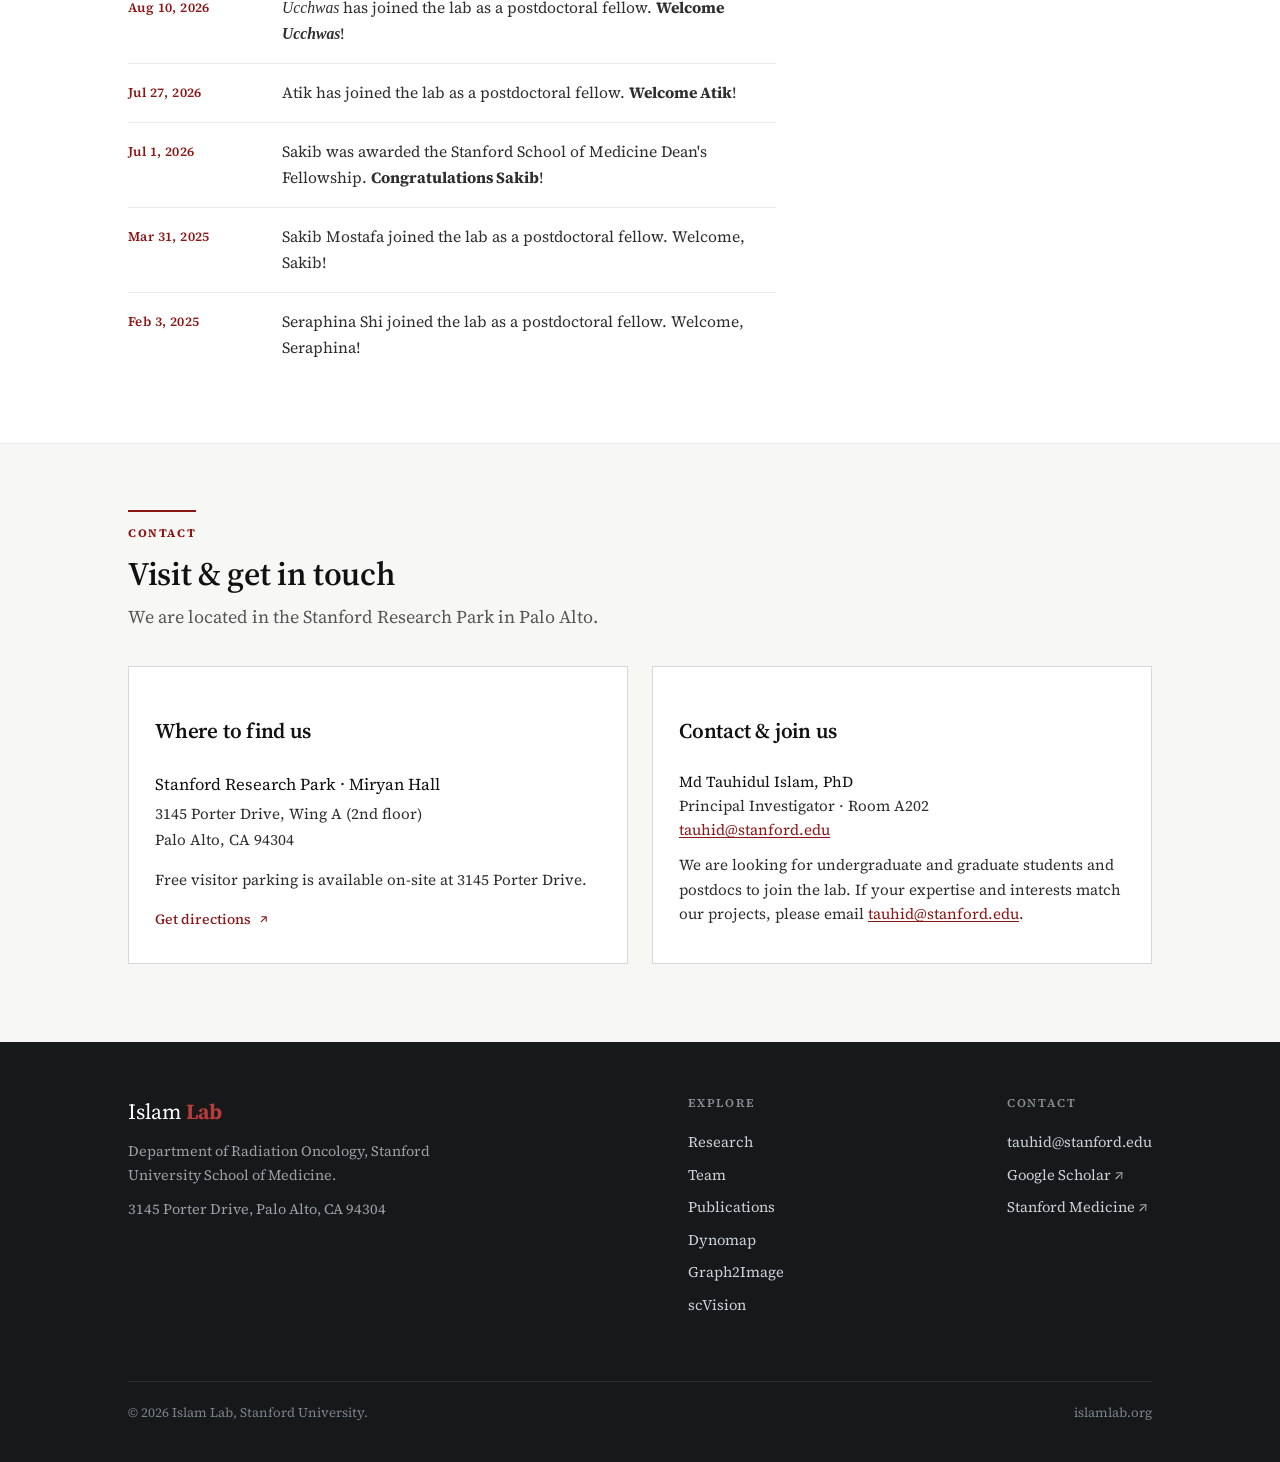
==== commit edd27cd2: "Add 2026 lab news updates" ====
--- a/index.html
+++ b/index.html
@@ -129,6 +129,18 @@
     <h2>Lab news</h2>
     <div class="news">
       <div class="newsitem">
+        <div class="date">Aug 10, 2026</div>
+        <p class="what"><em>Ucchwas</em> has joined the lab as a postdoctoral fellow. <strong>Welcome</strong> <strong><em>Ucchwas</em></strong>!</p>
+      </div>
+      <div class="newsitem">
+        <div class="date">Jul 27, 2026</div>
+        <p class="what">Atik has joined the lab as a postdoctoral fellow. <strong>Welcome Atik</strong>!</p>
+      </div>
+      <div class="newsitem">
+        <div class="date">Jul 1, 2026</div>
+        <p class="what">Sakib was awarded the Stanford School of Medicine Dean's Fellowship. <strong>Congratulations Sakib</strong>!</p>
+      </div>
+      <div class="newsitem">
         <div class="date">Mar 31, 2025</div>
         <p class="what">Sakib Mostafa joined the lab as a postdoctoral fellow. Welcome, Sakib!</p>
       </div>
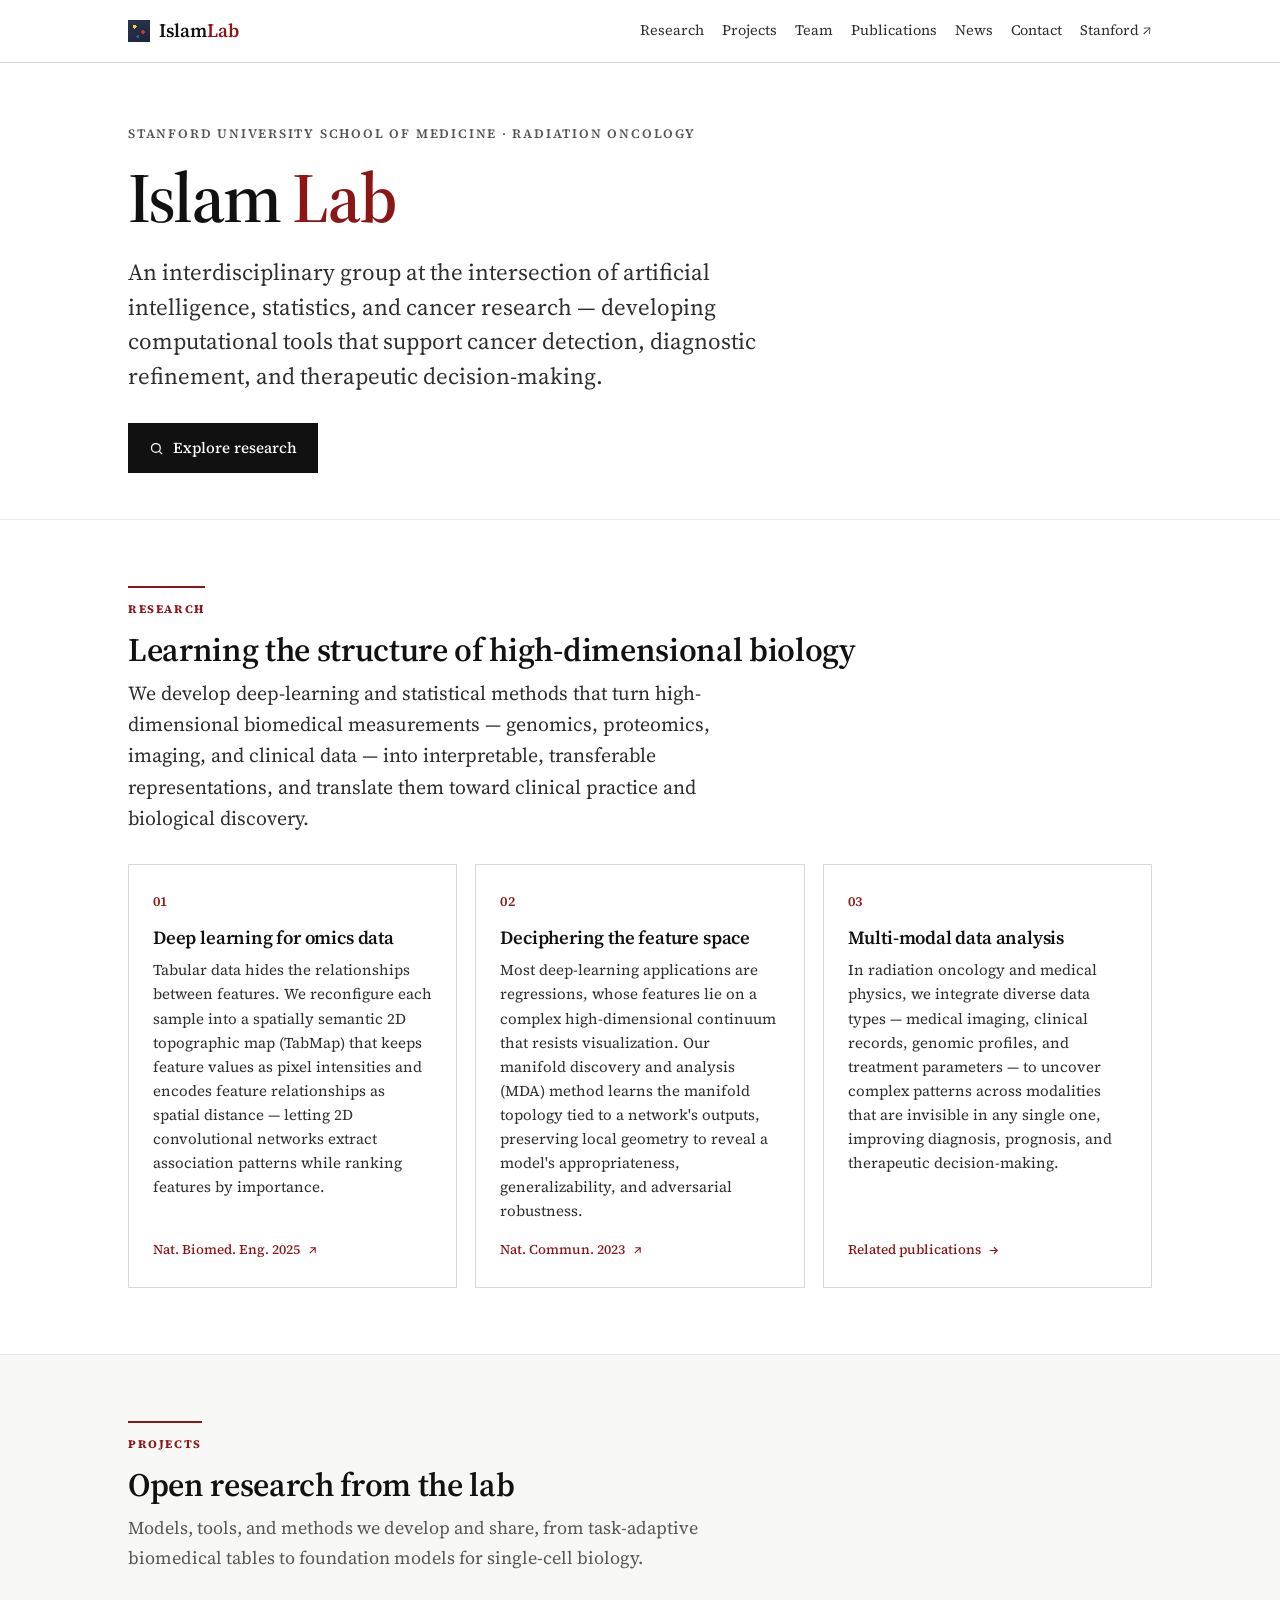
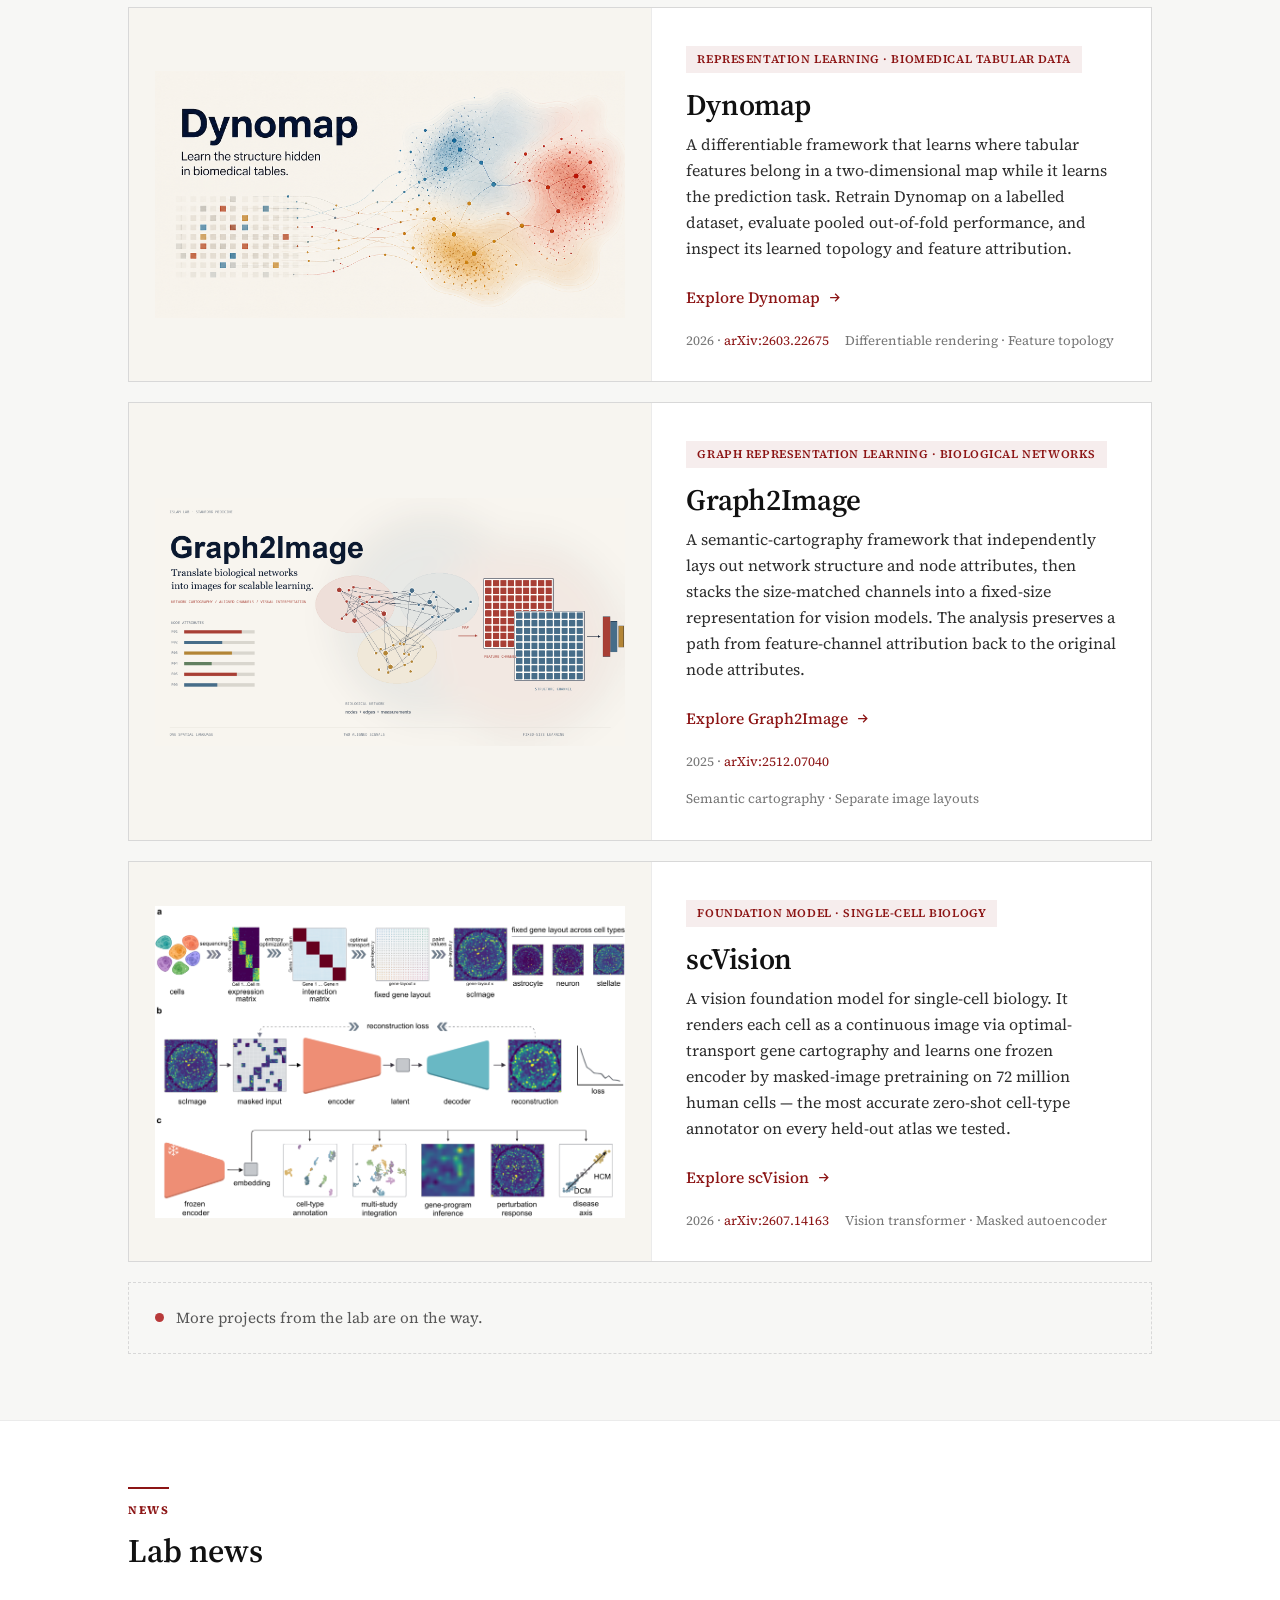
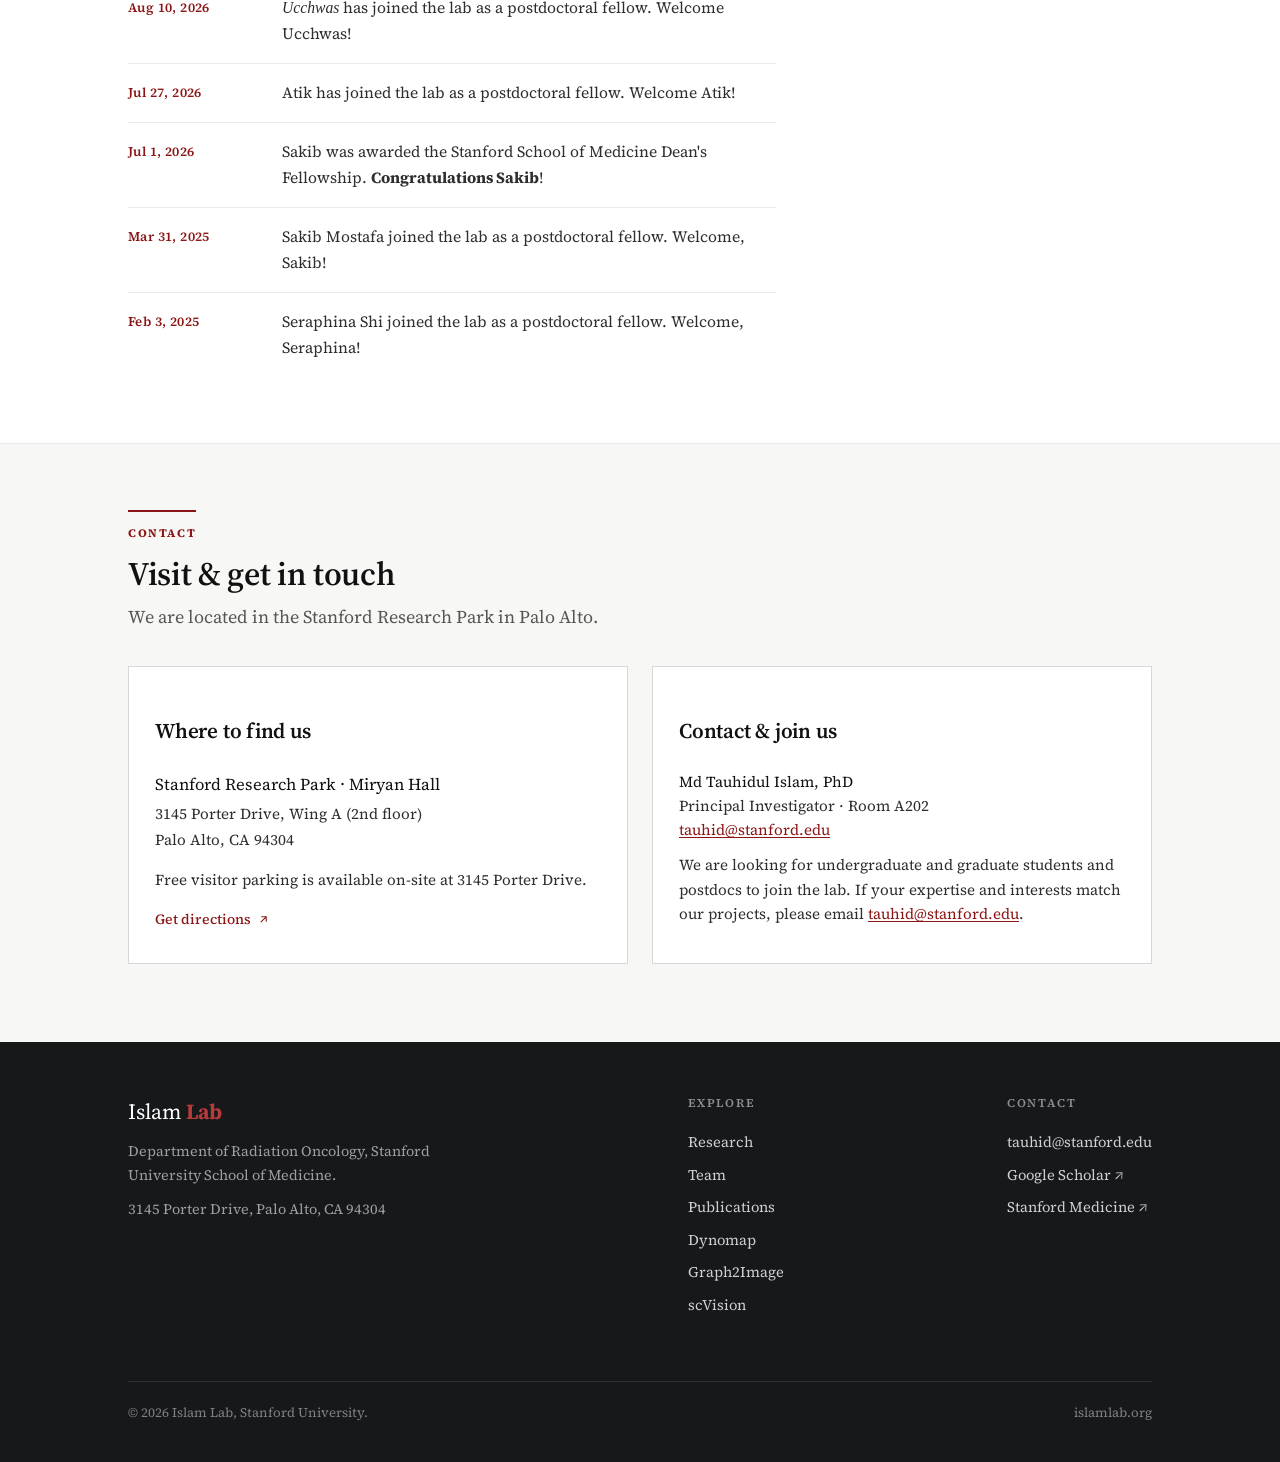
==== commit 497e7171: "Remove welcome emphasis from lab news" ====
--- a/index.html
+++ b/index.html
@@ -130,11 +130,11 @@
     <div class="news">
       <div class="newsitem">
         <div class="date">Aug 10, 2026</div>
-        <p class="what"><em>Ucchwas</em> has joined the lab as a postdoctoral fellow. <strong>Welcome</strong> <strong><em>Ucchwas</em></strong>!</p>
+        <p class="what"><em>Ucchwas</em> has joined the lab as a postdoctoral fellow. Welcome Ucchwas!</p>
       </div>
       <div class="newsitem">
         <div class="date">Jul 27, 2026</div>
-        <p class="what">Atik has joined the lab as a postdoctoral fellow. <strong>Welcome Atik</strong>!</p>
+        <p class="what">Atik has joined the lab as a postdoctoral fellow. Welcome Atik!</p>
       </div>
       <div class="newsitem">
         <div class="date">Jul 1, 2026</div>
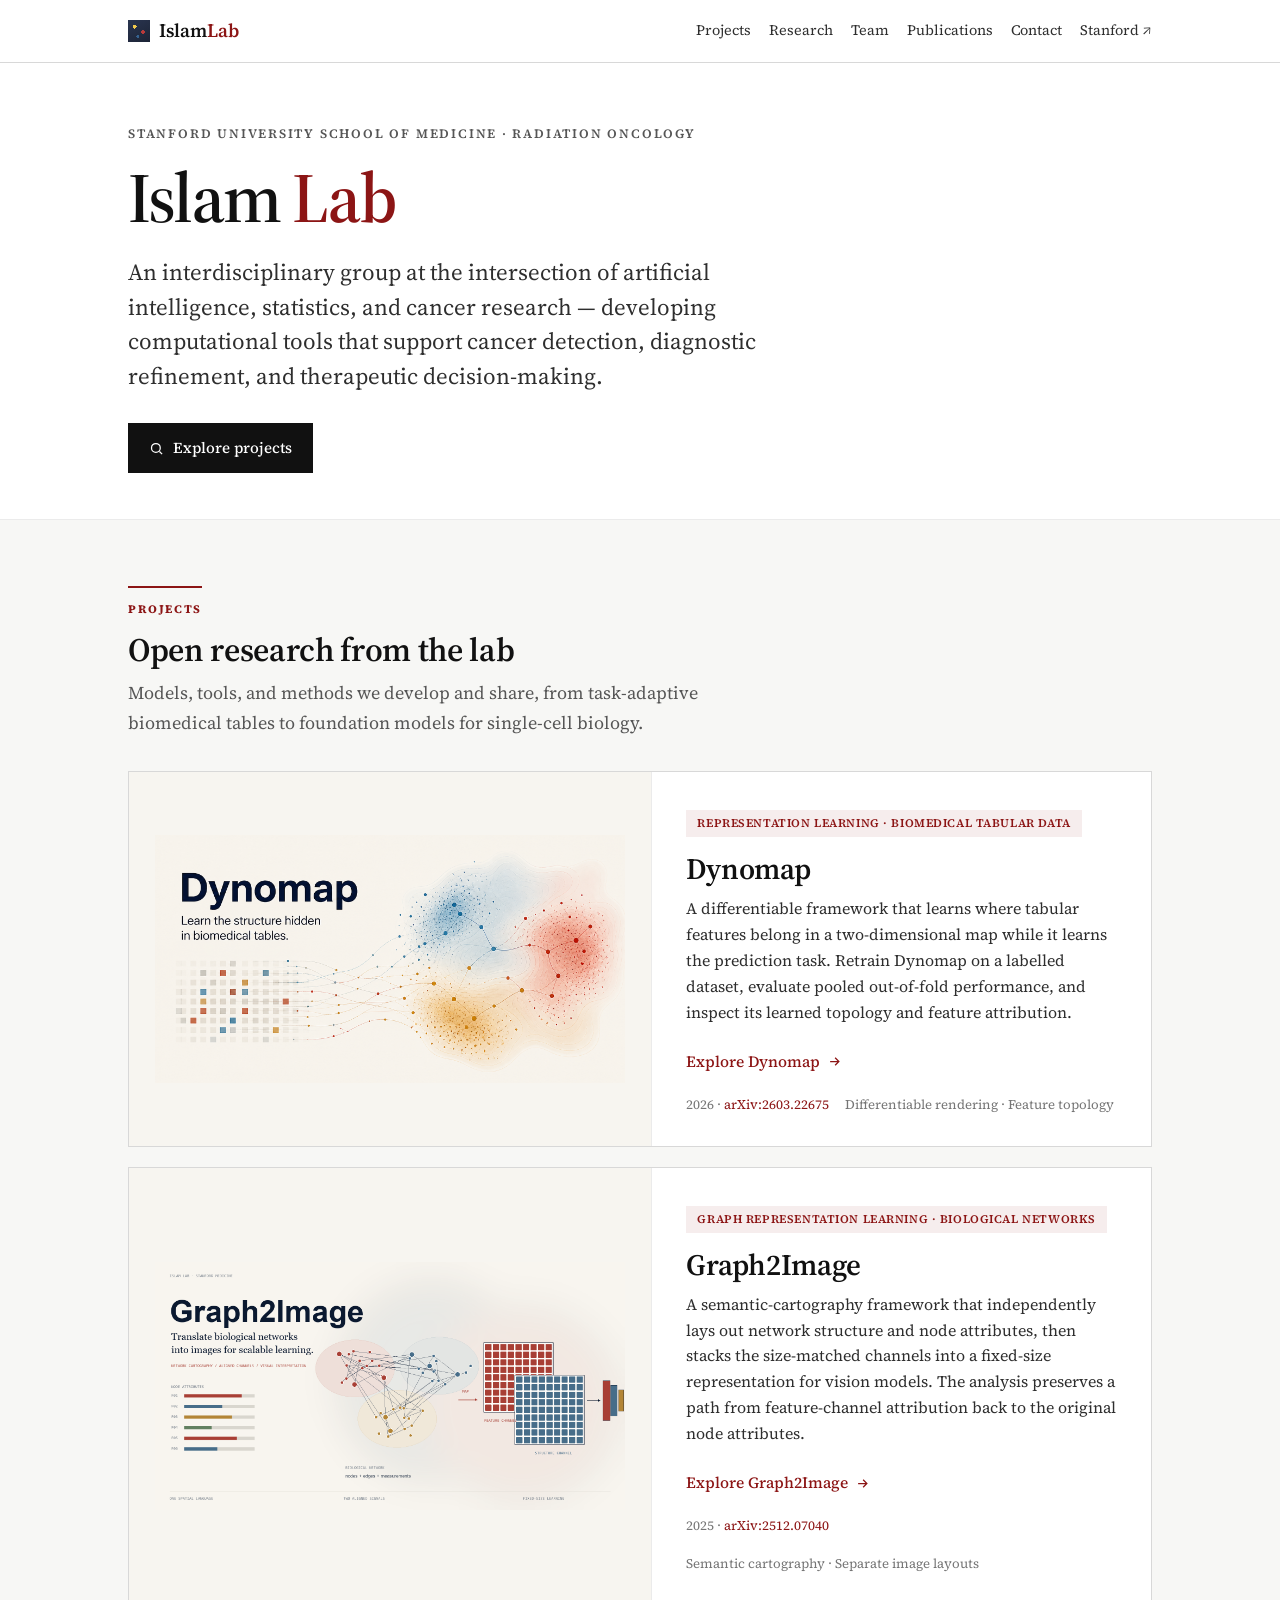
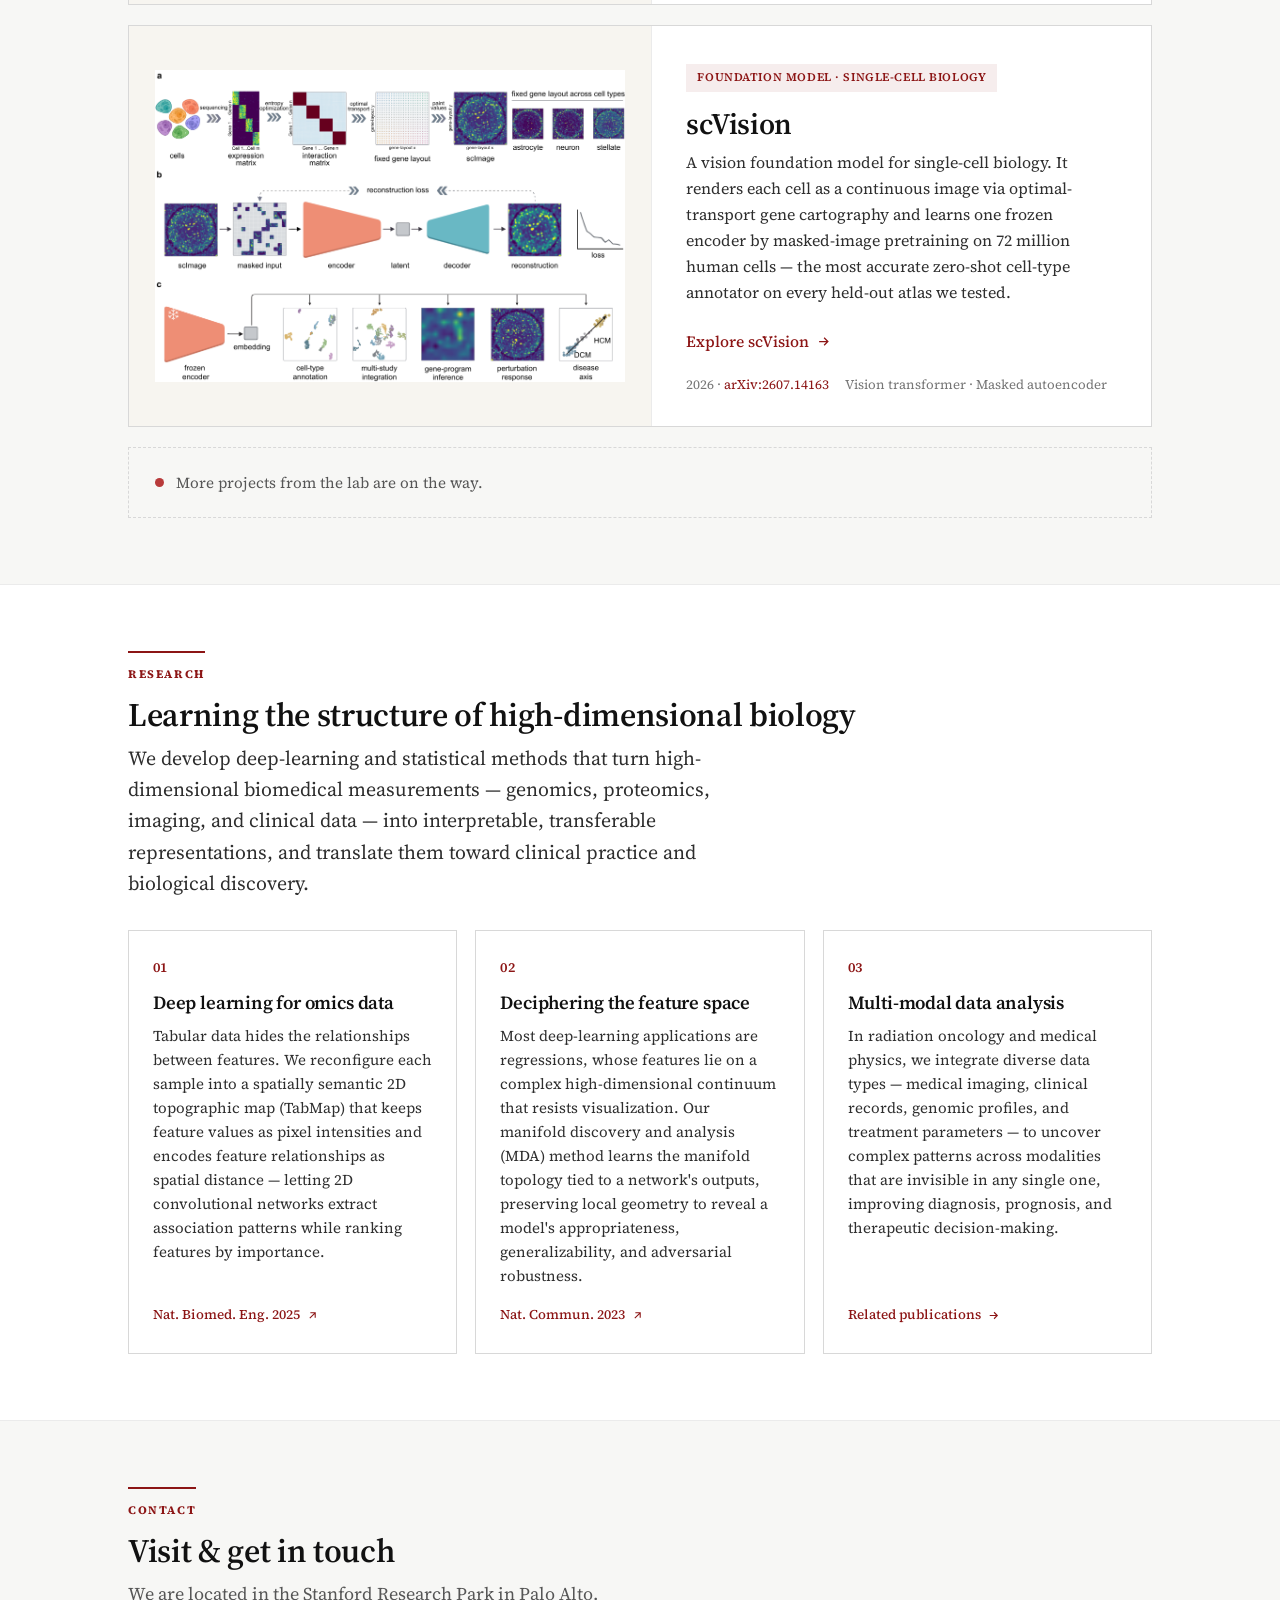
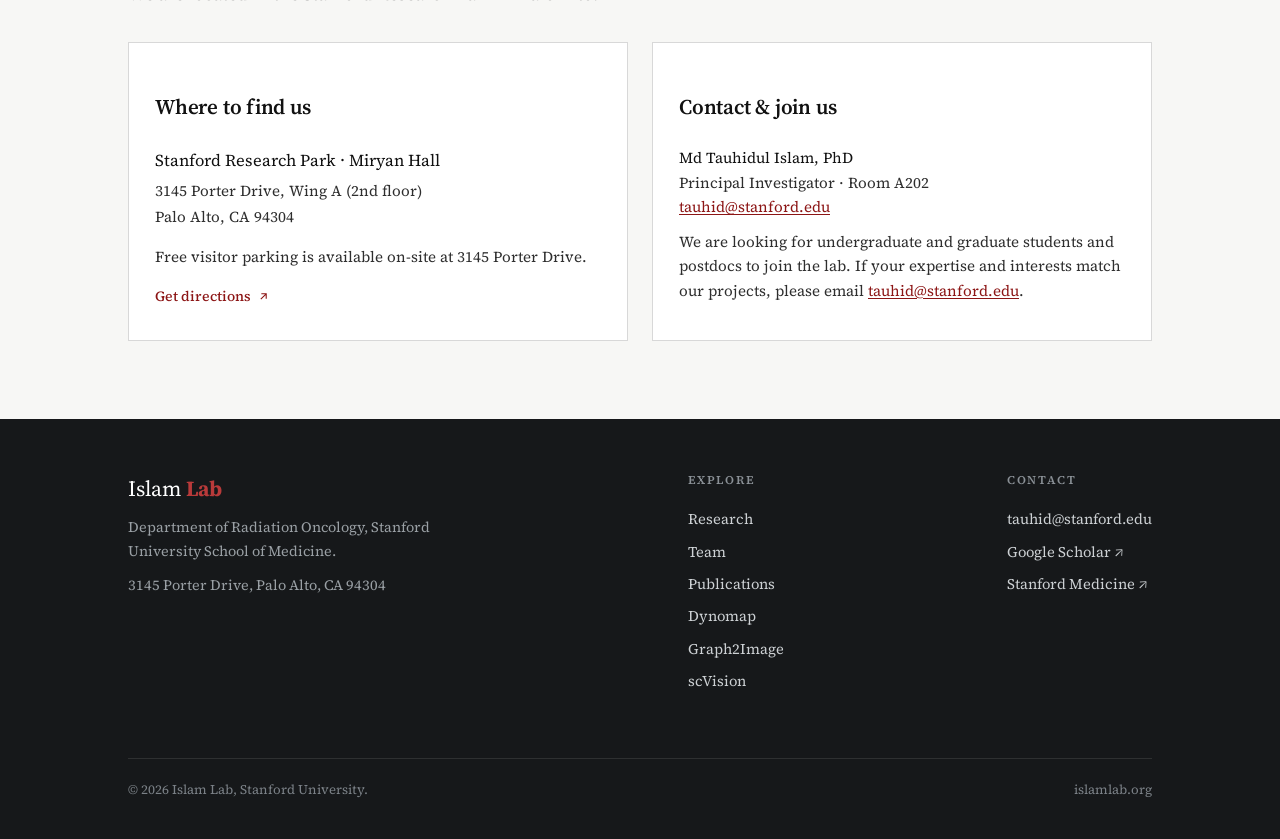
==== commit f139426b: "Prioritize projects on lab homepage" ====
--- a/index.html
+++ b/index.html
@@ -27,11 +27,10 @@
   <div class="wrap">
     <a class="brand" href="/"><span class="glyph"></span>Islam<b>Lab</b></a>
     <div class="nav-links">
+      <a href="#projects">Projects</a>
       <a href="#research">Research</a>
-      <a href="#projects">Projects</a>
       <a href="/team/">Team</a>
       <a href="/publications/">Publications</a>
-      <a href="#news">News</a>
       <a href="#contact">Contact</a>
       <a class="ext" href="https://med.stanford.edu/islam-lab.html" target="_blank" rel="noopener">Stanford&nbsp;&#8599;</a>
     </div>
@@ -44,41 +43,13 @@
     <h1>Islam <b>Lab</b></h1>
     <p class="tagline">An interdisciplinary group at the intersection of artificial intelligence, statistics, and cancer research &mdash; developing computational tools that support cancer detection, diagnostic refinement, and therapeutic decision-making.</p>
     <div class="btns">
-      <a class="btn primary" href="#research">
+      <a class="btn primary" href="#projects">
         <svg viewBox="0 0 24 24" fill="none" stroke="currentColor" stroke-width="2"><circle cx="11" cy="11" r="7"/><path d="M21 21l-4.3-4.3"/></svg>
-        Explore research
+        Explore projects
       </a>
     </div>
   </div>
 </header>
-
-<section id="research">
-  <div class="wrap">
-    <div class="eyebrow">Research</div>
-    <h2>Learning the structure of high-dimensional biology</h2>
-    <p class="lead">We develop deep-learning and statistical methods that turn high-dimensional biomedical measurements &mdash; genomics, proteomics, imaging, and clinical data &mdash; into interpretable, transferable representations, and translate them toward clinical practice and biological discovery.</p>
-    <div class="cards three">
-      <div class="rcard">
-        <div class="ix">01</div>
-        <h3>Deep learning for omics data</h3>
-        <p>Tabular data hides the relationships between features. We reconfigure each sample into a spatially semantic 2D topographic map (TabMap) that keeps feature values as pixel intensities and encodes feature relationships as spatial distance &mdash; letting 2D convolutional networks extract association patterns while ranking features by importance.</p>
-        <a class="rlink" href="https://doi.org/10.1038/s41551-024-01268-6" target="_blank" rel="noopener">Nat. Biomed. Eng. 2025 <svg viewBox="0 0 24 24" fill="none" stroke="currentColor" stroke-width="2"><path d="M7 17L17 7M8 7h9v9"/></svg></a>
-      </div>
-      <div class="rcard">
-        <div class="ix">02</div>
-        <h3>Deciphering the feature space</h3>
-        <p>Most deep-learning applications are regressions, whose features lie on a complex high-dimensional continuum that resists visualization. Our manifold discovery and analysis (MDA) method learns the manifold topology tied to a network's outputs, preserving local geometry to reveal a model's appropriateness, generalizability, and adversarial robustness.</p>
-        <a class="rlink" href="https://doi.org/10.1038/s41467-023-43958-w" target="_blank" rel="noopener">Nat. Commun. 2023 <svg viewBox="0 0 24 24" fill="none" stroke="currentColor" stroke-width="2"><path d="M7 17L17 7M8 7h9v9"/></svg></a>
-      </div>
-      <div class="rcard">
-        <div class="ix">03</div>
-        <h3>Multi-modal data analysis</h3>
-        <p>In radiation oncology and medical physics, we integrate diverse data types &mdash; medical imaging, clinical records, genomic profiles, and treatment parameters &mdash; to uncover complex patterns across modalities that are invisible in any single one, improving diagnosis, prognosis, and therapeutic decision-making.</p>
-        <a class="rlink" href="/publications/">Related publications <svg viewBox="0 0 24 24" fill="none" stroke="currentColor" stroke-width="2"><path d="M5 12h14M13 6l6 6-6 6"/></svg></a>
-      </div>
-    </div>
-  </div>
-</section>
 
 <section id="projects" class="alt">
   <div class="wrap">
@@ -123,30 +94,29 @@
   </div>
 </section>
 
-<section id="news">
+<section id="research">
   <div class="wrap">
-    <div class="eyebrow">News</div>
-    <h2>Lab news</h2>
-    <div class="news">
-      <div class="newsitem">
-        <div class="date">Aug 10, 2026</div>
-        <p class="what"><em>Ucchwas</em> has joined the lab as a postdoctoral fellow. Welcome Ucchwas!</p>
+    <div class="eyebrow">Research</div>
+    <h2>Learning the structure of high-dimensional biology</h2>
+    <p class="lead">We develop deep-learning and statistical methods that turn high-dimensional biomedical measurements &mdash; genomics, proteomics, imaging, and clinical data &mdash; into interpretable, transferable representations, and translate them toward clinical practice and biological discovery.</p>
+    <div class="cards three">
+      <div class="rcard">
+        <div class="ix">01</div>
+        <h3>Deep learning for omics data</h3>
+        <p>Tabular data hides the relationships between features. We reconfigure each sample into a spatially semantic 2D topographic map (TabMap) that keeps feature values as pixel intensities and encodes feature relationships as spatial distance &mdash; letting 2D convolutional networks extract association patterns while ranking features by importance.</p>
+        <a class="rlink" href="https://doi.org/10.1038/s41551-024-01268-6" target="_blank" rel="noopener">Nat. Biomed. Eng. 2025 <svg viewBox="0 0 24 24" fill="none" stroke="currentColor" stroke-width="2"><path d="M7 17L17 7M8 7h9v9"/></svg></a>
       </div>
-      <div class="newsitem">
-        <div class="date">Jul 27, 2026</div>
-        <p class="what">Atik has joined the lab as a postdoctoral fellow. Welcome Atik!</p>
+      <div class="rcard">
+        <div class="ix">02</div>
+        <h3>Deciphering the feature space</h3>
+        <p>Most deep-learning applications are regressions, whose features lie on a complex high-dimensional continuum that resists visualization. Our manifold discovery and analysis (MDA) method learns the manifold topology tied to a network's outputs, preserving local geometry to reveal a model's appropriateness, generalizability, and adversarial robustness.</p>
+        <a class="rlink" href="https://doi.org/10.1038/s41467-023-43958-w" target="_blank" rel="noopener">Nat. Commun. 2023 <svg viewBox="0 0 24 24" fill="none" stroke="currentColor" stroke-width="2"><path d="M7 17L17 7M8 7h9v9"/></svg></a>
       </div>
-      <div class="newsitem">
-        <div class="date">Jul 1, 2026</div>
-        <p class="what">Sakib was awarded the Stanford School of Medicine Dean's Fellowship. <strong>Congratulations Sakib</strong>!</p>
-      </div>
-      <div class="newsitem">
-        <div class="date">Mar 31, 2025</div>
-        <p class="what">Sakib Mostafa joined the lab as a postdoctoral fellow. Welcome, Sakib!</p>
-      </div>
-      <div class="newsitem">
-        <div class="date">Feb 3, 2025</div>
-        <p class="what">Seraphina Shi joined the lab as a postdoctoral fellow. Welcome, Seraphina!</p>
+      <div class="rcard">
+        <div class="ix">03</div>
+        <h3>Multi-modal data analysis</h3>
+        <p>In radiation oncology and medical physics, we integrate diverse data types &mdash; medical imaging, clinical records, genomic profiles, and treatment parameters &mdash; to uncover complex patterns across modalities that are invisible in any single one, improving diagnosis, prognosis, and therapeutic decision-making.</p>
+        <a class="rlink" href="/publications/">Related publications <svg viewBox="0 0 24 24" fill="none" stroke="currentColor" stroke-width="2"><path d="M5 12h14M13 6l6 6-6 6"/></svg></a>
       </div>
     </div>
   </div>
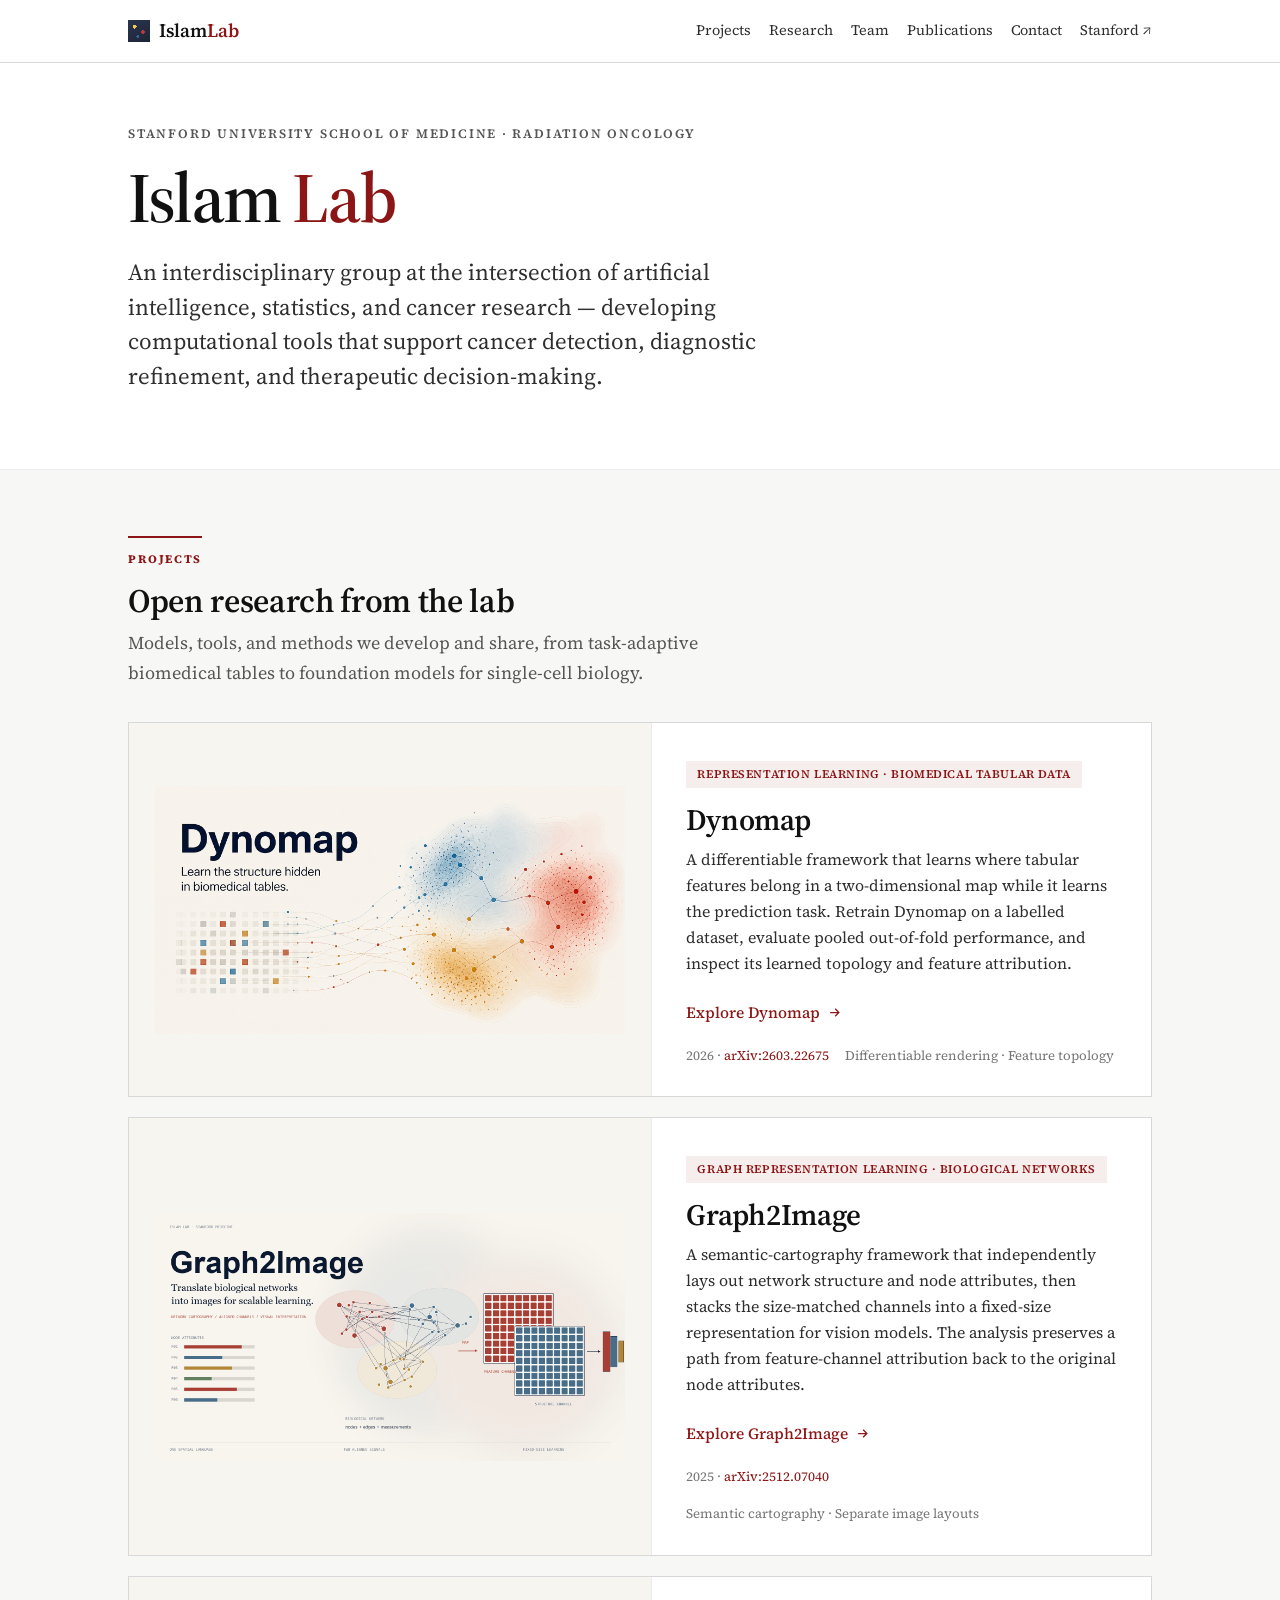
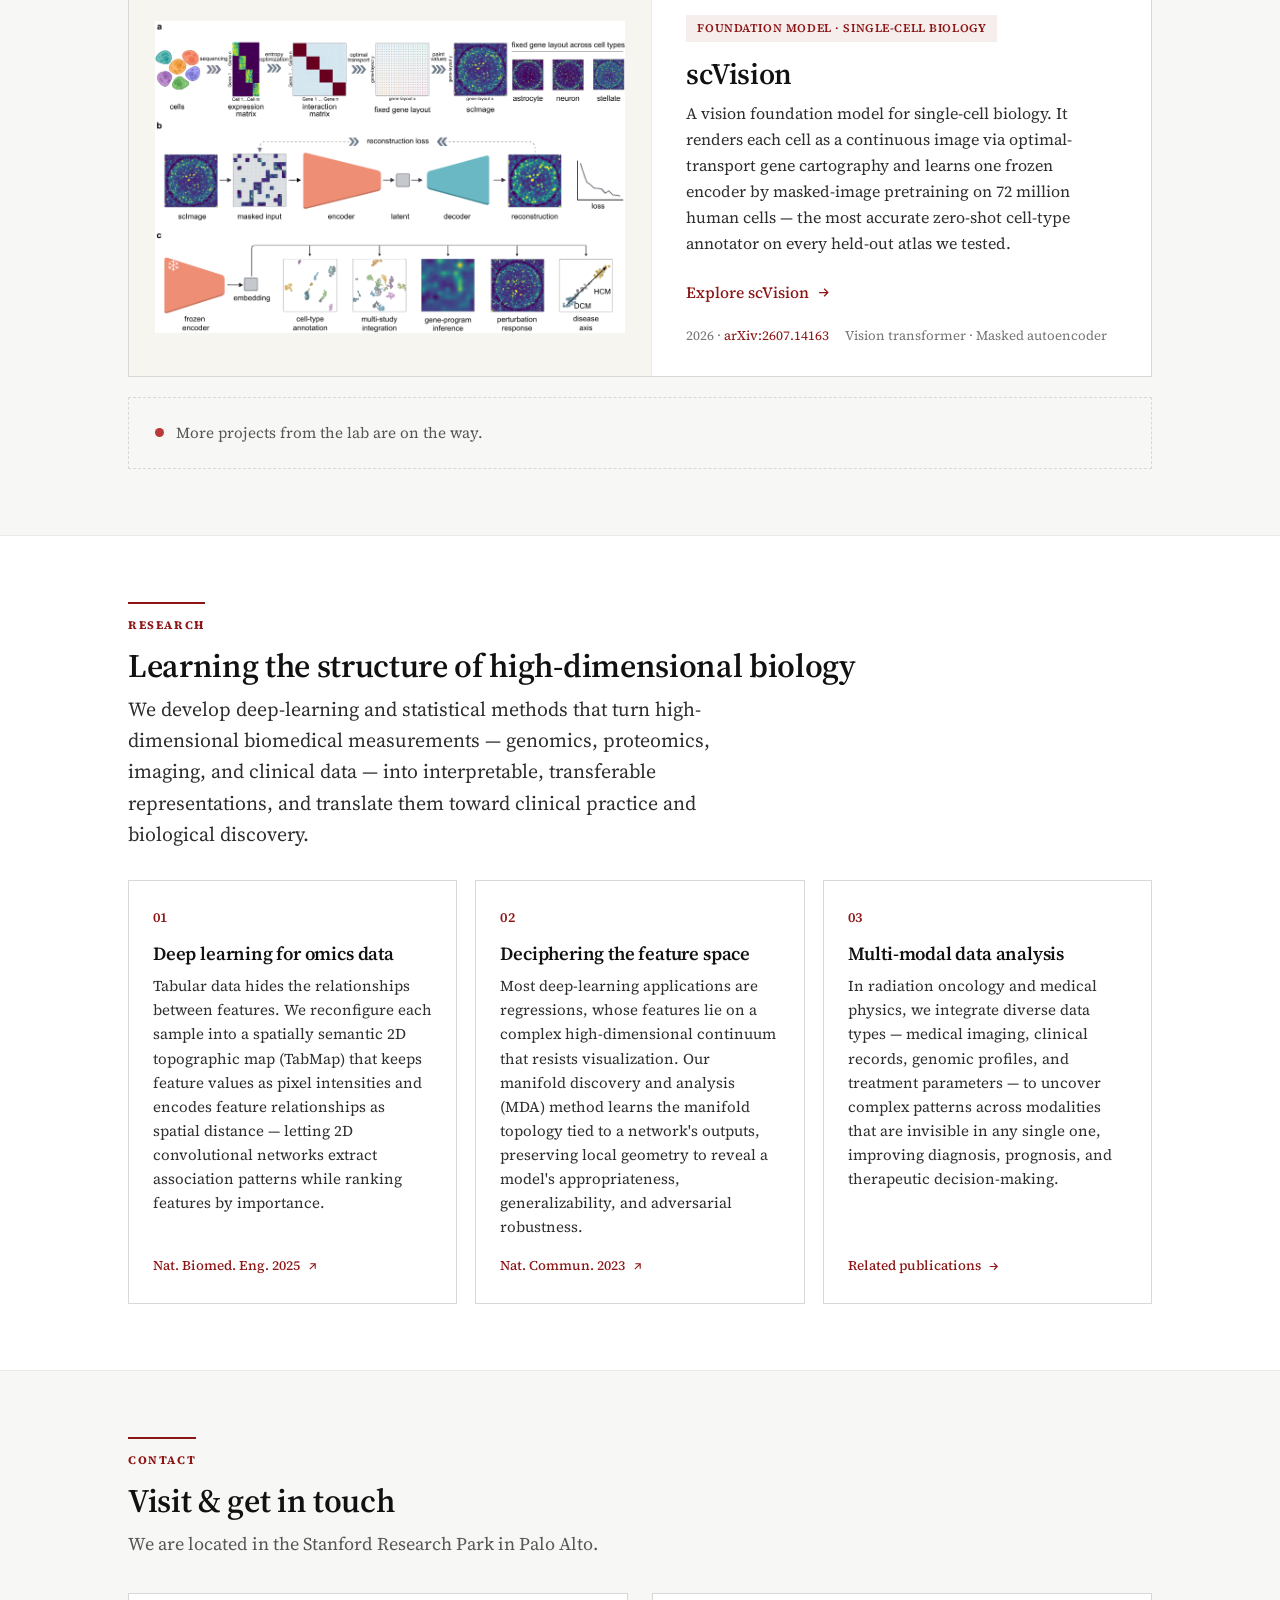
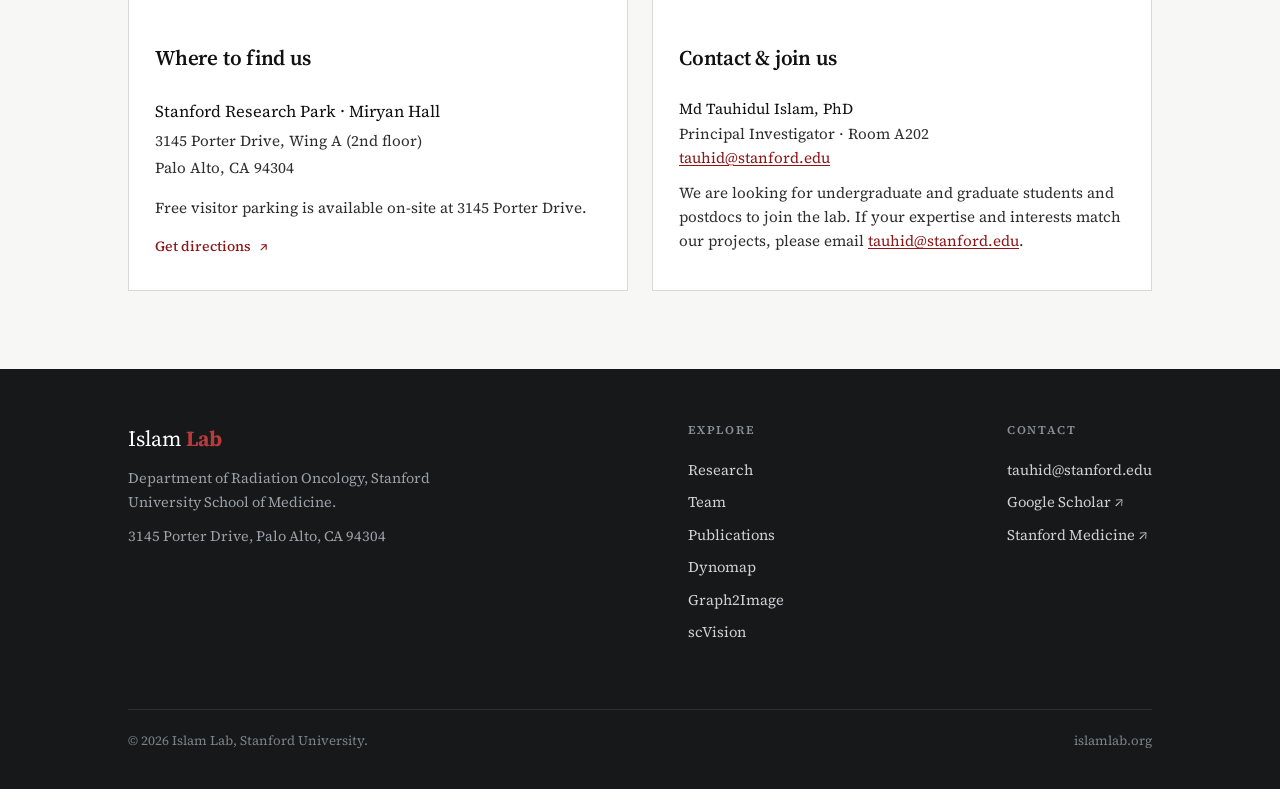
==== commit ee6accd4: "Remove redundant homepage project button" ====
--- a/index.html
+++ b/index.html
@@ -42,12 +42,6 @@
     <div class="kicker">Stanford University School of Medicine &middot; Radiation Oncology</div>
     <h1>Islam <b>Lab</b></h1>
     <p class="tagline">An interdisciplinary group at the intersection of artificial intelligence, statistics, and cancer research &mdash; developing computational tools that support cancer detection, diagnostic refinement, and therapeutic decision-making.</p>
-    <div class="btns">
-      <a class="btn primary" href="#projects">
-        <svg viewBox="0 0 24 24" fill="none" stroke="currentColor" stroke-width="2"><circle cx="11" cy="11" r="7"/><path d="M21 21l-4.3-4.3"/></svg>
-        Explore projects
-      </a>
-    </div>
   </div>
 </header>
 
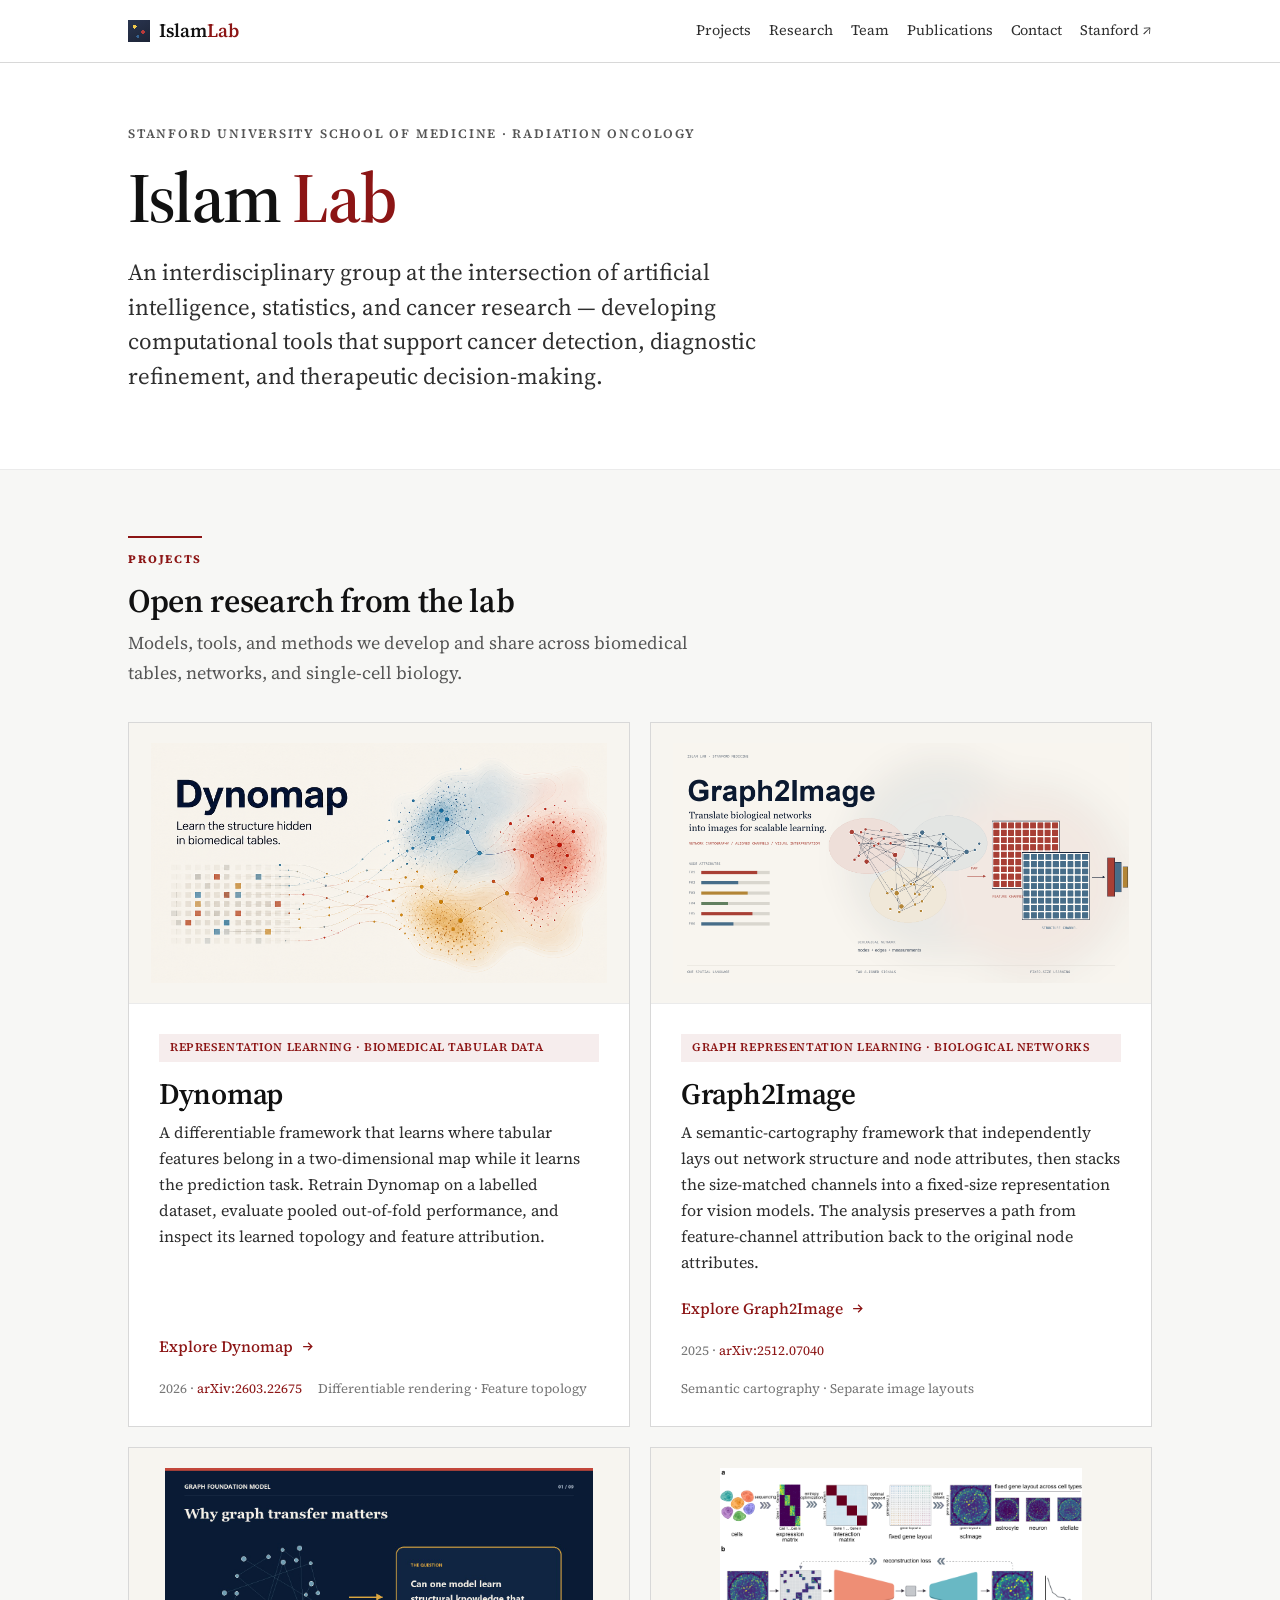
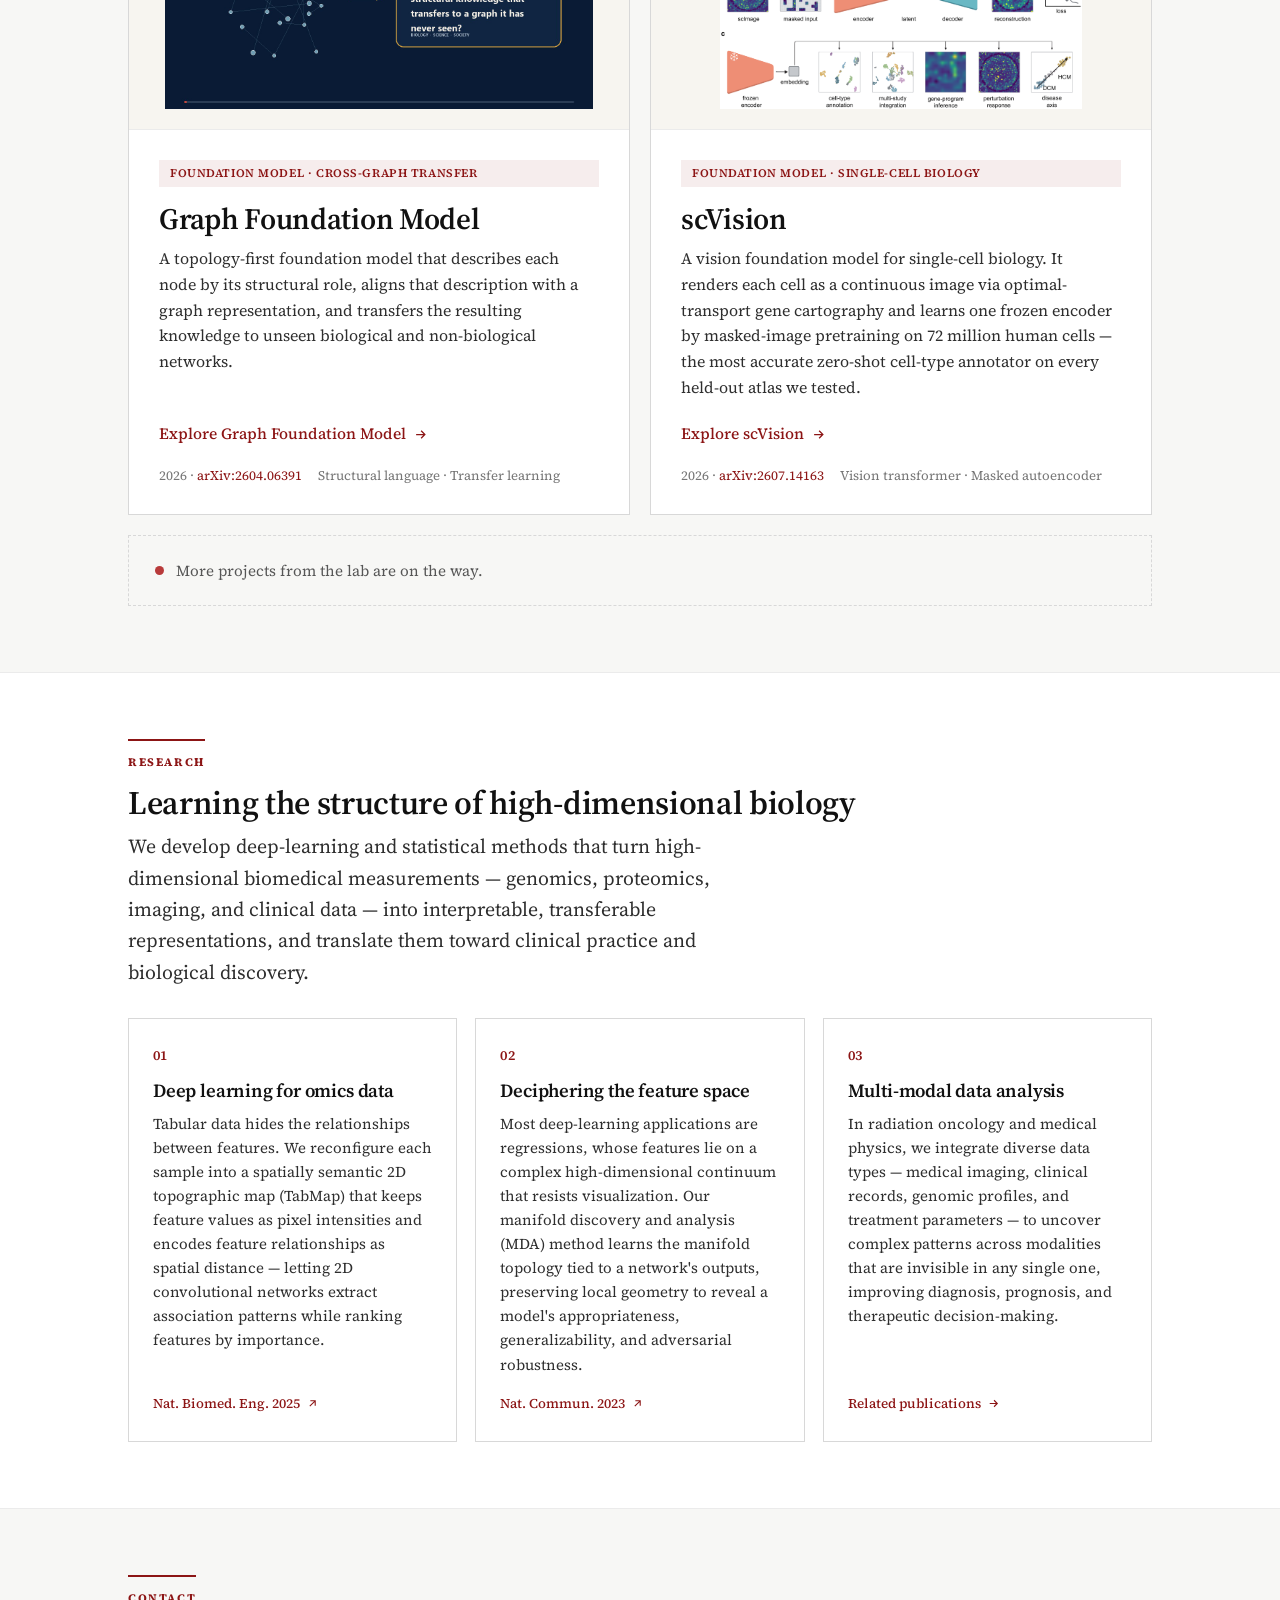
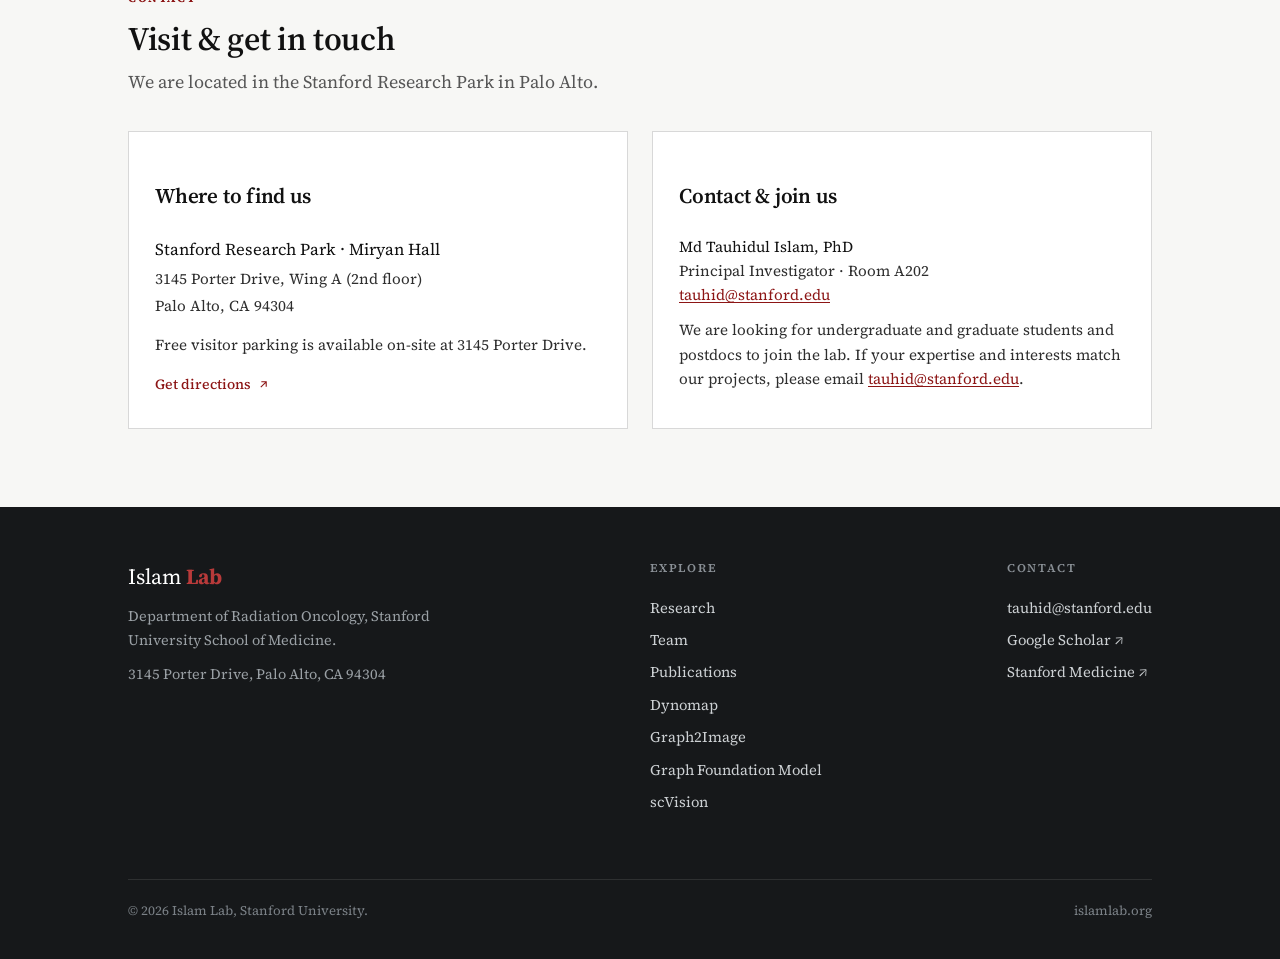
==== commit b55a371e: "Add Graph Foundation Model to lab homepage" ====
--- a/index.html
+++ b/index.html
@@ -4,10 +4,10 @@
 <meta charset="utf-8">
 <meta name="viewport" content="width=device-width, initial-scale=1">
 <title>Islam Lab · Stanford University School of Medicine</title>
-<meta name="description" content="The Islam Lab at Stanford University School of Medicine works at the intersection of artificial intelligence, statistics, and cancer research — building computational tools for cancer detection, diagnosis, and treatment. Explore open projects including Dynomap and scVision.">
+<meta name="description" content="The Islam Lab at Stanford University School of Medicine develops artificial intelligence and statistical methods for biomedical research. Explore Dynomap, Graph2Image, Graph Foundation Model, and scVision.">
 <meta property="og:type" content="website">
 <meta property="og:title" content="Islam Lab · Stanford University School of Medicine">
-<meta property="og:description" content="AI, statistics, and cancer research at Stanford. Explore open research projects including Dynomap and scVision.">
+<meta property="og:description" content="AI, statistics, and biomedical research at Stanford. Explore Dynomap, Graph2Image, Graph Foundation Model, and scVision.">
 <meta property="og:image" content="https://islamlab.org/assets/lab-card.png">
 <meta property="og:image:width" content="1200">
 <meta property="og:image:height" content="630">
@@ -49,8 +49,9 @@
   <div class="wrap">
     <div class="eyebrow">Projects</div>
     <h2>Open research from the lab</h2>
-    <p class="sub">Models, tools, and methods we develop and share, from task-adaptive biomedical tables to foundation models for single-cell biology.</p>
+    <p class="sub">Models, tools, and methods we develop and share across biomedical tables, networks, and single-cell biology.</p>
 
+    <div class="project-grid">
     <article class="project">
       <div class="thumb"><a href="/dynomap/"><img src="dynomap/assets/og.png" alt="Dynomap cover: biomedical tables flowing into a learned spatial feature map."></a></div>
       <div class="body">
@@ -74,6 +75,17 @@
     </article>
 
     <article class="project">
+      <div class="thumb"><a href="/graph-foundation-model/"><img src="assets/gfm-cover.jpg" alt="Graph Foundation Model cover: a network and the question of transferring structural knowledge to unseen graphs."></a></div>
+      <div class="body">
+        <span class="ptag">Foundation model &middot; Cross-graph transfer</span>
+        <h3>Graph Foundation Model</h3>
+        <p>A topology-first foundation model that describes each node by its structural role, aligns that description with a graph representation, and transfers the resulting knowledge to unseen biological and non-biological networks.</p>
+        <a class="plink" href="/graph-foundation-model/">Explore Graph Foundation Model <svg width="15" height="15" viewBox="0 0 24 24" fill="none" stroke="currentColor" stroke-width="2"><path d="M5 12h14M13 6l6 6-6 6"/></svg></a>
+        <div class="meta"><span>2026 &middot; <a href="https://arxiv.org/abs/2604.06391" target="_blank" rel="noopener">arXiv:2604.06391</a></span><span>Structural language &middot; Transfer learning</span></div>
+      </div>
+    </article>
+
+    <article class="project">
       <div class="thumb"><a href="/scvision/"><img src="scvision/assets/fig1.png" alt="scVision overview: cells rendered as continuous images, a masked-autoencoder vision transformer, and the downstream tasks its frozen encoder supports."></a></div>
       <div class="body">
         <span class="ptag">Foundation model &middot; Single-cell biology</span>
@@ -83,6 +95,7 @@
         <div class="meta"><span>2026 &middot; <a href="https://arxiv.org/abs/2607.14163" target="_blank" rel="noopener">arXiv:2607.14163</a></span><span>Vision transformer &middot; Masked autoencoder</span></div>
       </div>
     </article>
+    </div>
 
     <div class="soon"><span class="dot"></span>More projects from the lab are on the way.</div>
   </div>
@@ -155,6 +168,7 @@
       <a href="/publications/">Publications</a>
       <a href="/dynomap/">Dynomap</a>
       <a href="/graph2image/">Graph2Image</a>
+      <a href="/graph-foundation-model/">Graph Foundation Model</a>
       <a href="/scvision/">scVision</a>
     </div>
     <div class="col">
--- a/lab.css
+++ b/lab.css
@@ -77,18 +77,19 @@
 .rcard .rlink svg{width:13px;height:13px}
 
 /* project card */
-.project{display:grid;grid-template-columns:1.05fr 1fr;gap:0;border:1px solid var(--line);border-radius:0;overflow:hidden;background:var(--paper)}
-.project+.project{margin-top:20px}
-.project .thumb{display:flex;align-items:center;justify-content:center;padding:26px;border-right:1px solid var(--line-soft);background:#f7f5f0;min-height:320px}
-.project .thumb a{display:block;width:100%}
-.project .thumb img{display:block;width:100%;height:auto;border-radius:0}
-.project .body{padding:34px 34px 30px}
+.project-grid{display:grid;grid-template-columns:repeat(2,minmax(0,1fr));gap:20px;margin-top:34px}
+.project{display:flex;min-width:0;flex-direction:column;border:1px solid var(--line);border-radius:0;overflow:hidden;background:var(--paper)}
+.project+.project{margin-top:0}
+.project .thumb{display:flex;align-items:center;justify-content:center;padding:20px;border-bottom:1px solid var(--line-soft);background:#f7f5f0;aspect-ratio:16/9;min-height:0}
+.project .thumb a{display:flex;align-items:center;justify-content:center;width:100%;height:100%}
+.project .thumb img{display:block;width:100%;height:100%;object-fit:contain;border-radius:0}
+.project .body{padding:30px 30px 27px;display:flex;flex:1;flex-direction:column}
 .project .ptag{display:inline-block;font-size:.72rem;font-weight:600;letter-spacing:.05em;text-transform:uppercase;color:var(--accent);background:var(--accent-tint);padding:4px 11px;border-radius:0;margin-bottom:16px}
 .project h3{font-size:1.85rem;line-height:1.1;margin:0 0 .35em}
 .project p{color:var(--ink-soft);font-size:1rem;line-height:1.62;margin:0 0 20px}
-.project .plink{font-weight:500;font-size:.98rem;display:inline-flex;align-items:center;gap:7px}
+.project .plink{font-weight:500;font-size:.98rem;display:inline-flex;align-items:center;align-self:flex-start;gap:7px;margin-top:auto}
 .project .meta{margin-top:18px;font-size:.82rem;color:var(--faint);display:flex;gap:16px;flex-wrap:wrap}
-@media(max-width:760px){.project{grid-template-columns:1fr}.project .thumb{border-right:none;border-bottom:1px solid var(--line-soft);min-height:0}}
+@media(max-width:760px){.project-grid{grid-template-columns:1fr}.project .thumb{min-height:0}}
 .soon{margin-top:20px;border:1px dashed var(--line);border-radius:0;padding:22px 26px;color:var(--muted);font-size:.95rem;display:flex;align-items:center;gap:12px}
 .soon .dot{width:9px;height:9px;border-radius:50%;background:var(--accent-2);flex:none}
 .pi .avatar{width:88px;height:88px;font-size:1.75rem}
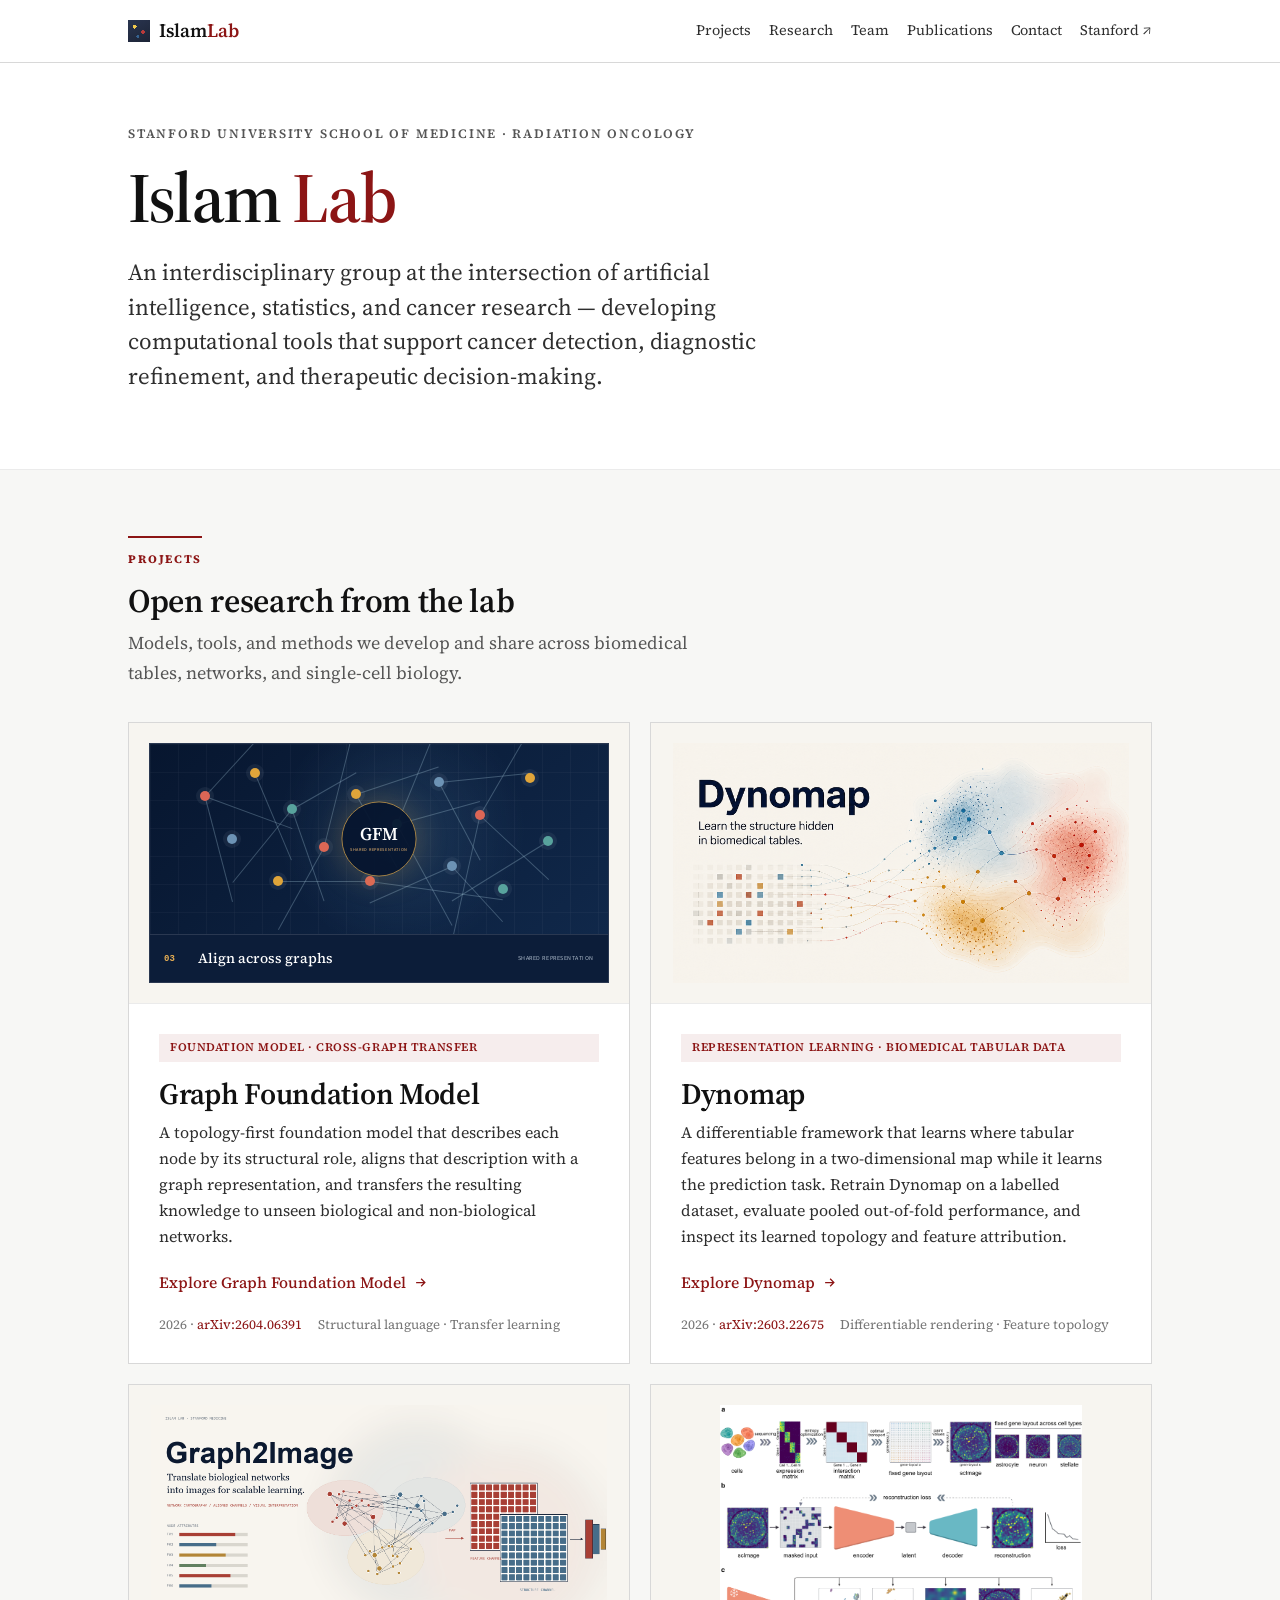
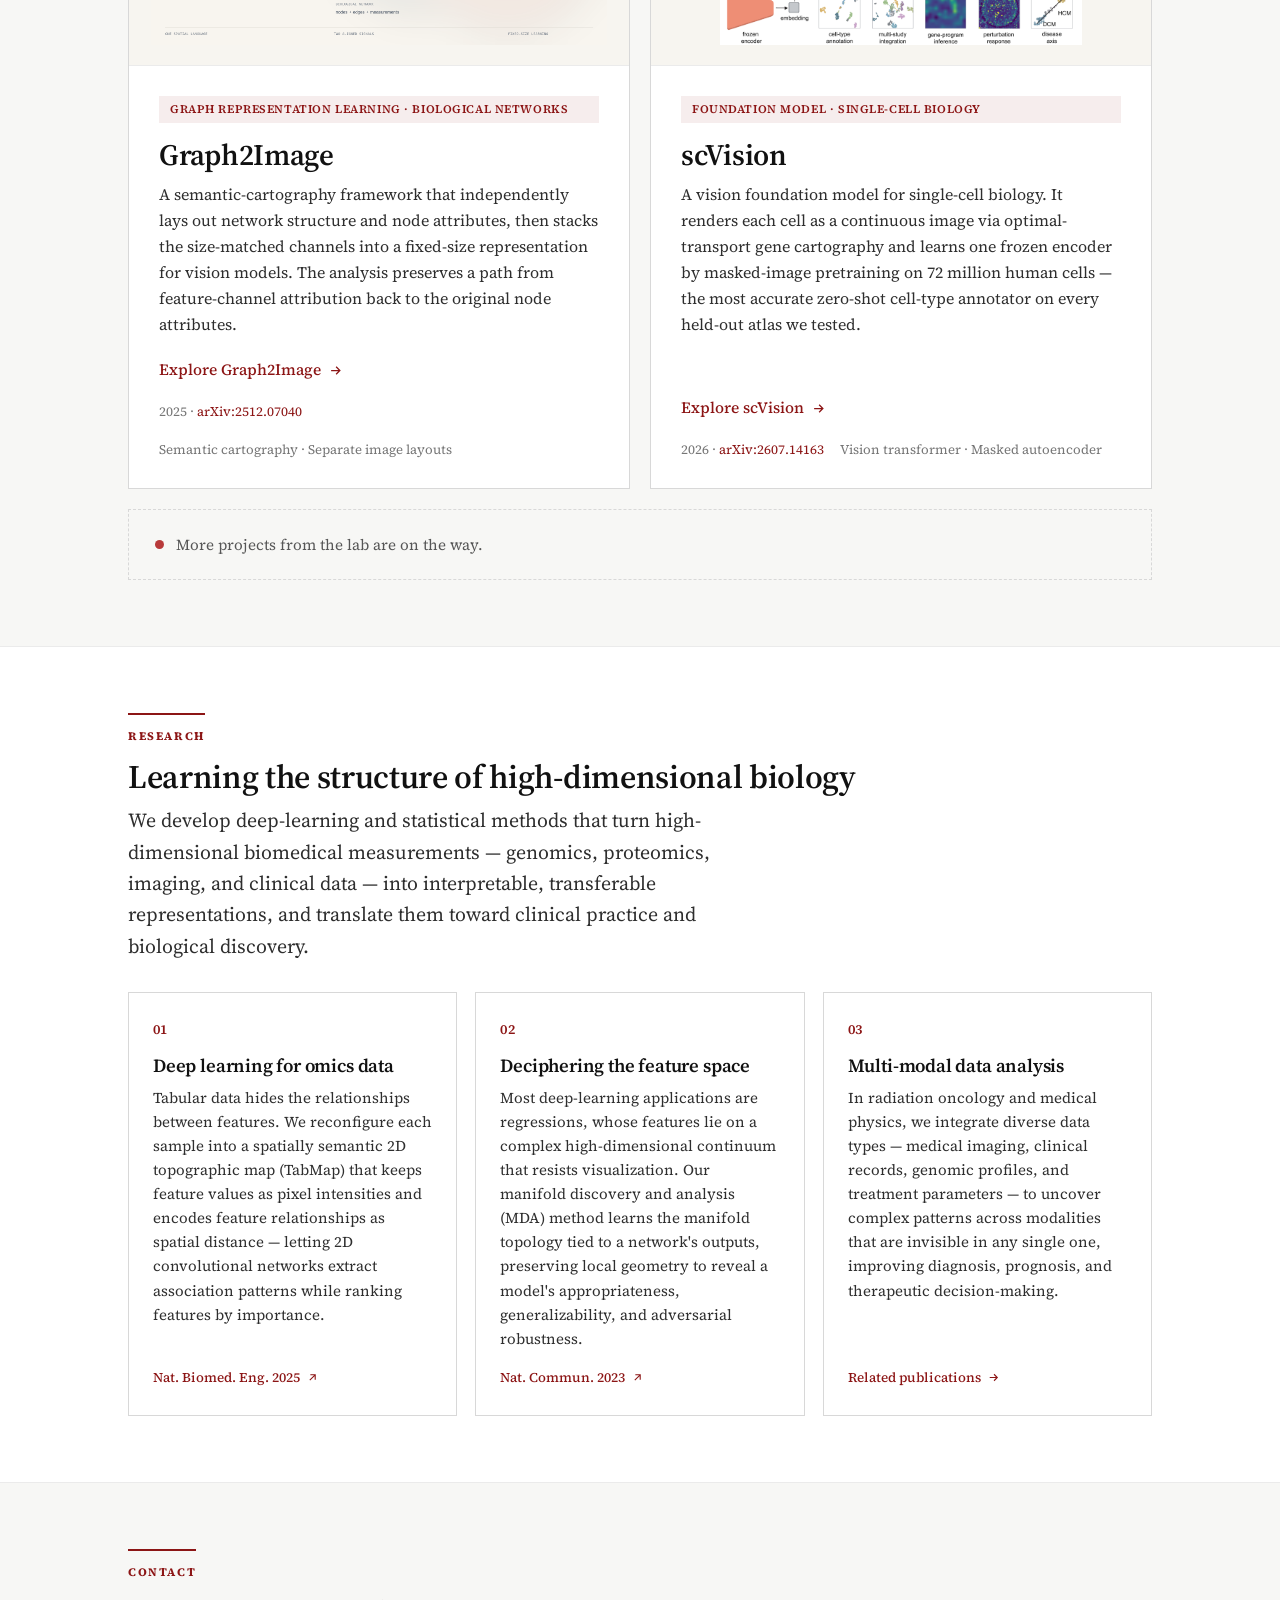
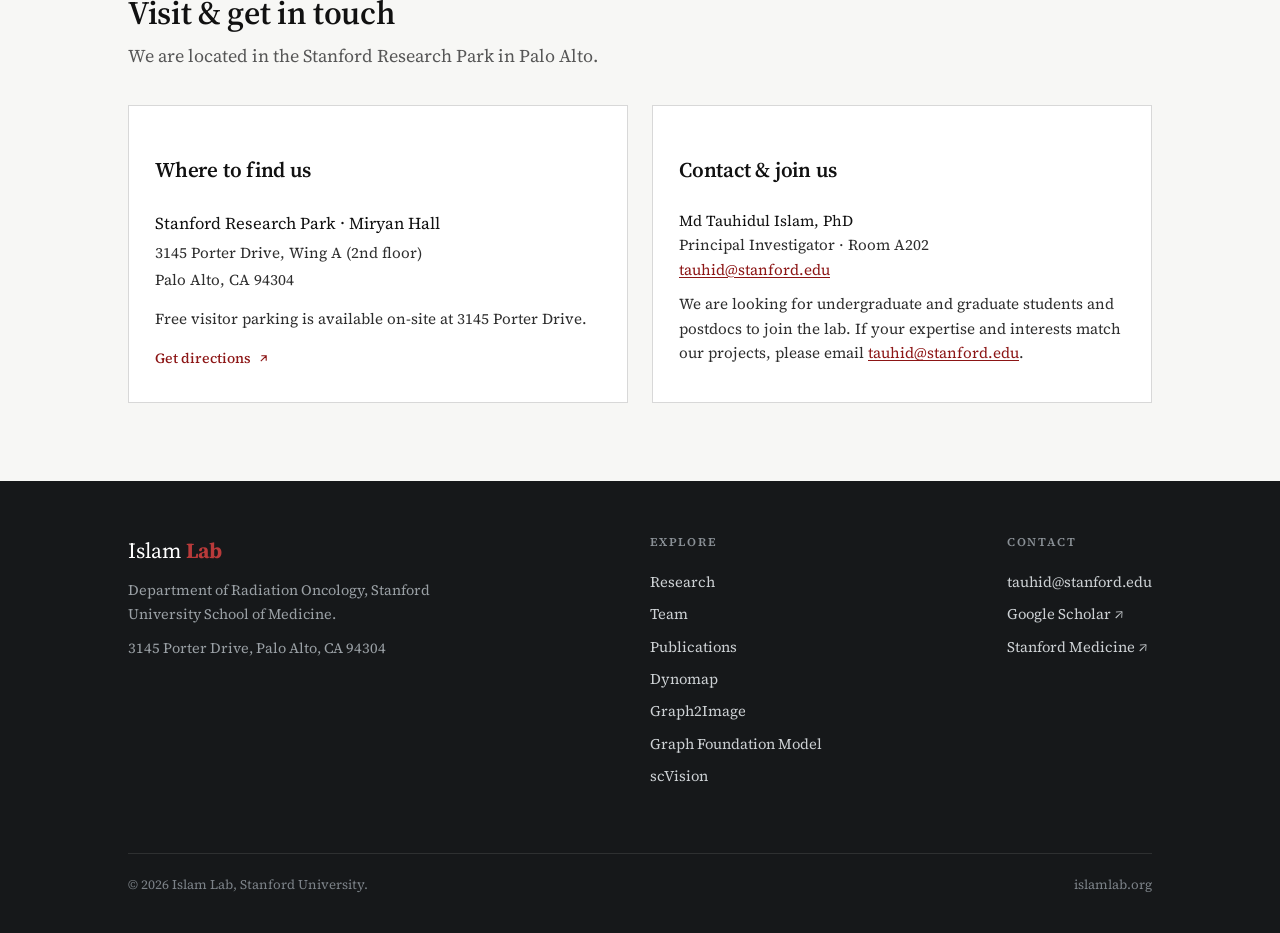
==== commit e06ab1e5: "Add animated GFM cover to project grid" ====
--- a/index.html
+++ b/index.html
@@ -20,6 +20,7 @@
 <link rel="preconnect" href="https://fonts.gstatic.com" crossorigin>
 <link href="https://fonts.googleapis.com/css2?family=Source+Serif+4:opsz,wght@8..60,400;8..60,600;8..60,700&family=Source+Sans+3:wght@400;600;700&display=swap" rel="stylesheet">
 <link rel="stylesheet" href="lab.css">
+<script src="lab.js" defer></script>
 </head>
 <body>
 
@@ -53,6 +54,33 @@
 
     <div class="project-grid">
     <article class="project">
+      <div class="thumb gfm-thumb">
+        <a href="/graph-foundation-model/" aria-label="Explore Graph Foundation Model">
+          <div class="gfm-story" data-gfm-stage="2" aria-hidden="true">
+            <div class="gfm-canvas">
+              <div class="gfm-grid"></div>
+              <div class="gfm-prompts">
+                <span class="gfm-prompt prompt-one">degree &middot; 12</span>
+                <span class="gfm-prompt prompt-two">core &middot; 4</span>
+                <span class="gfm-prompt prompt-three">community &middot; 5</span>
+              </div>
+              <div class="gfm-core"><strong>GFM</strong><small>shared representation</small></div>
+              <div class="gfm-transfer">unseen biological graph</div>
+            </div>
+            <div class="gfm-caption"><span>03</span><strong>Align across graphs</strong><small>shared representation</small></div>
+          </div>
+        </a>
+      </div>
+      <div class="body">
+        <span class="ptag">Foundation model &middot; Cross-graph transfer</span>
+        <h3>Graph Foundation Model</h3>
+        <p>A topology-first foundation model that describes each node by its structural role, aligns that description with a graph representation, and transfers the resulting knowledge to unseen biological and non-biological networks.</p>
+        <a class="plink" href="/graph-foundation-model/">Explore Graph Foundation Model <svg width="15" height="15" viewBox="0 0 24 24" fill="none" stroke="currentColor" stroke-width="2"><path d="M5 12h14M13 6l6 6-6 6"/></svg></a>
+        <div class="meta"><span>2026 &middot; <a href="https://arxiv.org/abs/2604.06391" target="_blank" rel="noopener">arXiv:2604.06391</a></span><span>Structural language &middot; Transfer learning</span></div>
+      </div>
+    </article>
+
+    <article class="project">
       <div class="thumb"><a href="/dynomap/"><img src="dynomap/assets/og.png" alt="Dynomap cover: biomedical tables flowing into a learned spatial feature map."></a></div>
       <div class="body">
         <span class="ptag">Representation learning &middot; Biomedical tabular data</span>
@@ -71,17 +99,6 @@
         <p>A semantic-cartography framework that independently lays out network structure and node attributes, then stacks the size-matched channels into a fixed-size representation for vision models. The analysis preserves a path from feature-channel attribution back to the original node attributes.</p>
         <a class="plink" href="/graph2image/">Explore Graph2Image <svg width="15" height="15" viewBox="0 0 24 24" fill="none" stroke="currentColor" stroke-width="2"><path d="M5 12h14M13 6l6 6-6 6"/></svg></a>
         <div class="meta"><span>2025 &middot; <a href="https://arxiv.org/abs/2512.07040" target="_blank" rel="noopener">arXiv:2512.07040</a></span><span>Semantic cartography &middot; Separate image layouts</span></div>
-      </div>
-    </article>
-
-    <article class="project">
-      <div class="thumb"><a href="/graph-foundation-model/"><img src="assets/gfm-cover.jpg" alt="Graph Foundation Model cover: a network and the question of transferring structural knowledge to unseen graphs."></a></div>
-      <div class="body">
-        <span class="ptag">Foundation model &middot; Cross-graph transfer</span>
-        <h3>Graph Foundation Model</h3>
-        <p>A topology-first foundation model that describes each node by its structural role, aligns that description with a graph representation, and transfers the resulting knowledge to unseen biological and non-biological networks.</p>
-        <a class="plink" href="/graph-foundation-model/">Explore Graph Foundation Model <svg width="15" height="15" viewBox="0 0 24 24" fill="none" stroke="currentColor" stroke-width="2"><path d="M5 12h14M13 6l6 6-6 6"/></svg></a>
-        <div class="meta"><span>2026 &middot; <a href="https://arxiv.org/abs/2604.06391" target="_blank" rel="noopener">arXiv:2604.06391</a></span><span>Structural language &middot; Transfer learning</span></div>
       </div>
     </article>
 
--- a/lab.css
+++ b/lab.css
@@ -90,6 +90,34 @@
 .project .plink{font-weight:500;font-size:.98rem;display:inline-flex;align-items:center;align-self:flex-start;gap:7px;margin-top:auto}
 .project .meta{margin-top:18px;font-size:.82rem;color:var(--faint);display:flex;gap:16px;flex-wrap:wrap}
 @media(max-width:760px){.project-grid{grid-template-columns:1fr}.project .thumb{min-height:0}}
+
+/* Graph Foundation Model: the same compact four-stage story used by the project page. */
+.project .thumb.gfm-thumb{padding:20px;background:#f7f5f0}
+.gfm-thumb>a{overflow:hidden;background:#0c1d39;text-decoration:none}
+.gfm-story{width:100%;height:100%;min-height:0;display:flex;flex-direction:column;background:#0c1d39;border:1px solid rgba(255,255,255,.12);color:#fff;font-family:var(--sans)}
+.gfm-canvas{position:relative;isolation:isolate;min-height:0;flex:1;overflow:hidden;background:radial-gradient(circle at 55% 45%,rgba(76,120,158,.25),transparent 45%),linear-gradient(135deg,#07162f,#10284a)}
+.gfm-grid{position:absolute;inset:0;opacity:.11;background-image:linear-gradient(rgba(255,255,255,.3) 1px,transparent 1px),linear-gradient(90deg,rgba(255,255,255,.3) 1px,transparent 1px);background-size:28px 28px}
+.gfm-edge{position:absolute;z-index:1;height:1px;transform-origin:left center;background:rgba(159,192,208,.33);animation:gfmEdgeReveal .8s both;animation-delay:var(--edge-delay)}
+.gfm-node{position:absolute;z-index:2;width:10px;height:10px;border-radius:50%;transform:translate(-50%,-50%);background:#b7c9d4;box-shadow:0 0 0 4px rgba(183,201,212,.08);transition:all .8s cubic-bezier(.2,.8,.2,1);animation:gfmNodeIn .6s both,gfmPulse 3.2s infinite;animation-delay:var(--node-delay),var(--node-delay)}
+.gfm-node b{position:absolute;left:8px;top:-14px;color:#fff;font:700 7px ui-monospace,SFMono-Regular,Consolas,monospace}
+.gfm-story[data-gfm-stage="1"] .gfm-node{background:#d9a448;box-shadow:0 0 0 5px rgba(217,164,72,.13)}
+.gfm-story[data-gfm-stage="2"] .community-0{background:#dc6656}.gfm-story[data-gfm-stage="2"] .community-1{background:#e0a53a}.gfm-story[data-gfm-stage="2"] .community-2{background:#58a39d}.gfm-story[data-gfm-stage="2"] .community-3{background:#6d93b5}
+.gfm-story[data-gfm-stage="3"] .gfm-node{transform:translate(-50%,-50%) scale(1.18)}
+.gfm-prompt{position:absolute;z-index:3;opacity:0;transform:translateY(6px);padding:5px 7px;border:1px solid rgba(255,255,255,.25);background:rgba(7,22,47,.78);color:#f1d7a9;font:700 7px ui-monospace,SFMono-Regular,Consolas,monospace;transition:.45s}
+.gfm-prompt.prompt-one{left:8%;top:9%}.gfm-prompt.prompt-two{right:9%;top:11%}.gfm-prompt.prompt-three{left:11%;bottom:10%}
+.gfm-story[data-gfm-stage="1"] .gfm-prompt{opacity:1;transform:translateY(0)}
+.gfm-core{position:absolute;z-index:4;left:50%;top:50%;width:104px;height:104px;border-radius:50%;transform:translate(-50%,-50%) scale(.25);opacity:0;display:flex;align-items:center;justify-content:center;flex-direction:column;background:rgba(7,22,47,.94);border:1px solid #d9a448;box-shadow:0 0 45px rgba(217,164,72,.28);transition:.7s;text-align:center}
+.gfm-core strong{font-family:var(--serif);font-size:25px;font-weight:600;line-height:1;color:#fff}.gfm-core small{margin-top:5px;color:#f0ba72;font-size:6px;line-height:1.25;text-transform:uppercase;letter-spacing:.12em}
+.gfm-story[data-gfm-stage="2"] .gfm-core,.gfm-story[data-gfm-stage="3"] .gfm-core{opacity:1;transform:translate(-50%,-50%) scale(.72)}
+.gfm-transfer{position:absolute;z-index:4;right:6%;bottom:6%;color:#fff;font-size:7px;letter-spacing:.1em;text-transform:uppercase;opacity:0;transition:.6s}
+.gfm-story[data-gfm-stage="3"] .gfm-transfer{opacity:1}
+.gfm-caption{min-height:48px;padding:10px 14px;display:grid;grid-template-columns:26px minmax(0,1fr) auto;gap:8px;align-items:center;border-top:1px solid rgba(255,255,255,.12)}
+.gfm-caption>span{color:#e8af54;font:700 9px ui-monospace,SFMono-Regular,Consolas,monospace}.gfm-caption>strong{overflow:hidden;color:#fff;font-family:var(--serif);font-size:14px;font-weight:500;line-height:1.1;white-space:nowrap;text-overflow:ellipsis}.gfm-caption>small{color:#aab8c8;font-size:6px;text-transform:uppercase;letter-spacing:.09em;white-space:nowrap}
+@keyframes gfmNodeIn{from{opacity:0;transform:translate(-50%,-50%) scale(.1)}to{opacity:1}}
+@keyframes gfmPulse{0%,100%{box-shadow:0 0 0 3px rgba(115,163,184,.08)}50%{box-shadow:0 0 0 7px rgba(115,163,184,.02)}}
+@keyframes gfmEdgeReveal{from{width:0;opacity:0}to{opacity:1}}
+@media(max-width:950px){.gfm-caption>small{display:none}.gfm-caption{grid-template-columns:26px minmax(0,1fr)}}
+@media(prefers-reduced-motion:reduce){.gfm-edge,.gfm-node{animation-duration:.01ms!important;animation-iteration-count:1!important}.gfm-core,.gfm-prompt,.gfm-transfer,.gfm-node{transition-duration:.01ms!important}}
 .soon{margin-top:20px;border:1px dashed var(--line);border-radius:0;padding:22px 26px;color:var(--muted);font-size:.95rem;display:flex;align-items:center;gap:12px}
 .soon .dot{width:9px;height:9px;border-radius:50%;background:var(--accent-2);flex:none}
 .pi .avatar{width:88px;height:88px;font-size:1.75rem}
